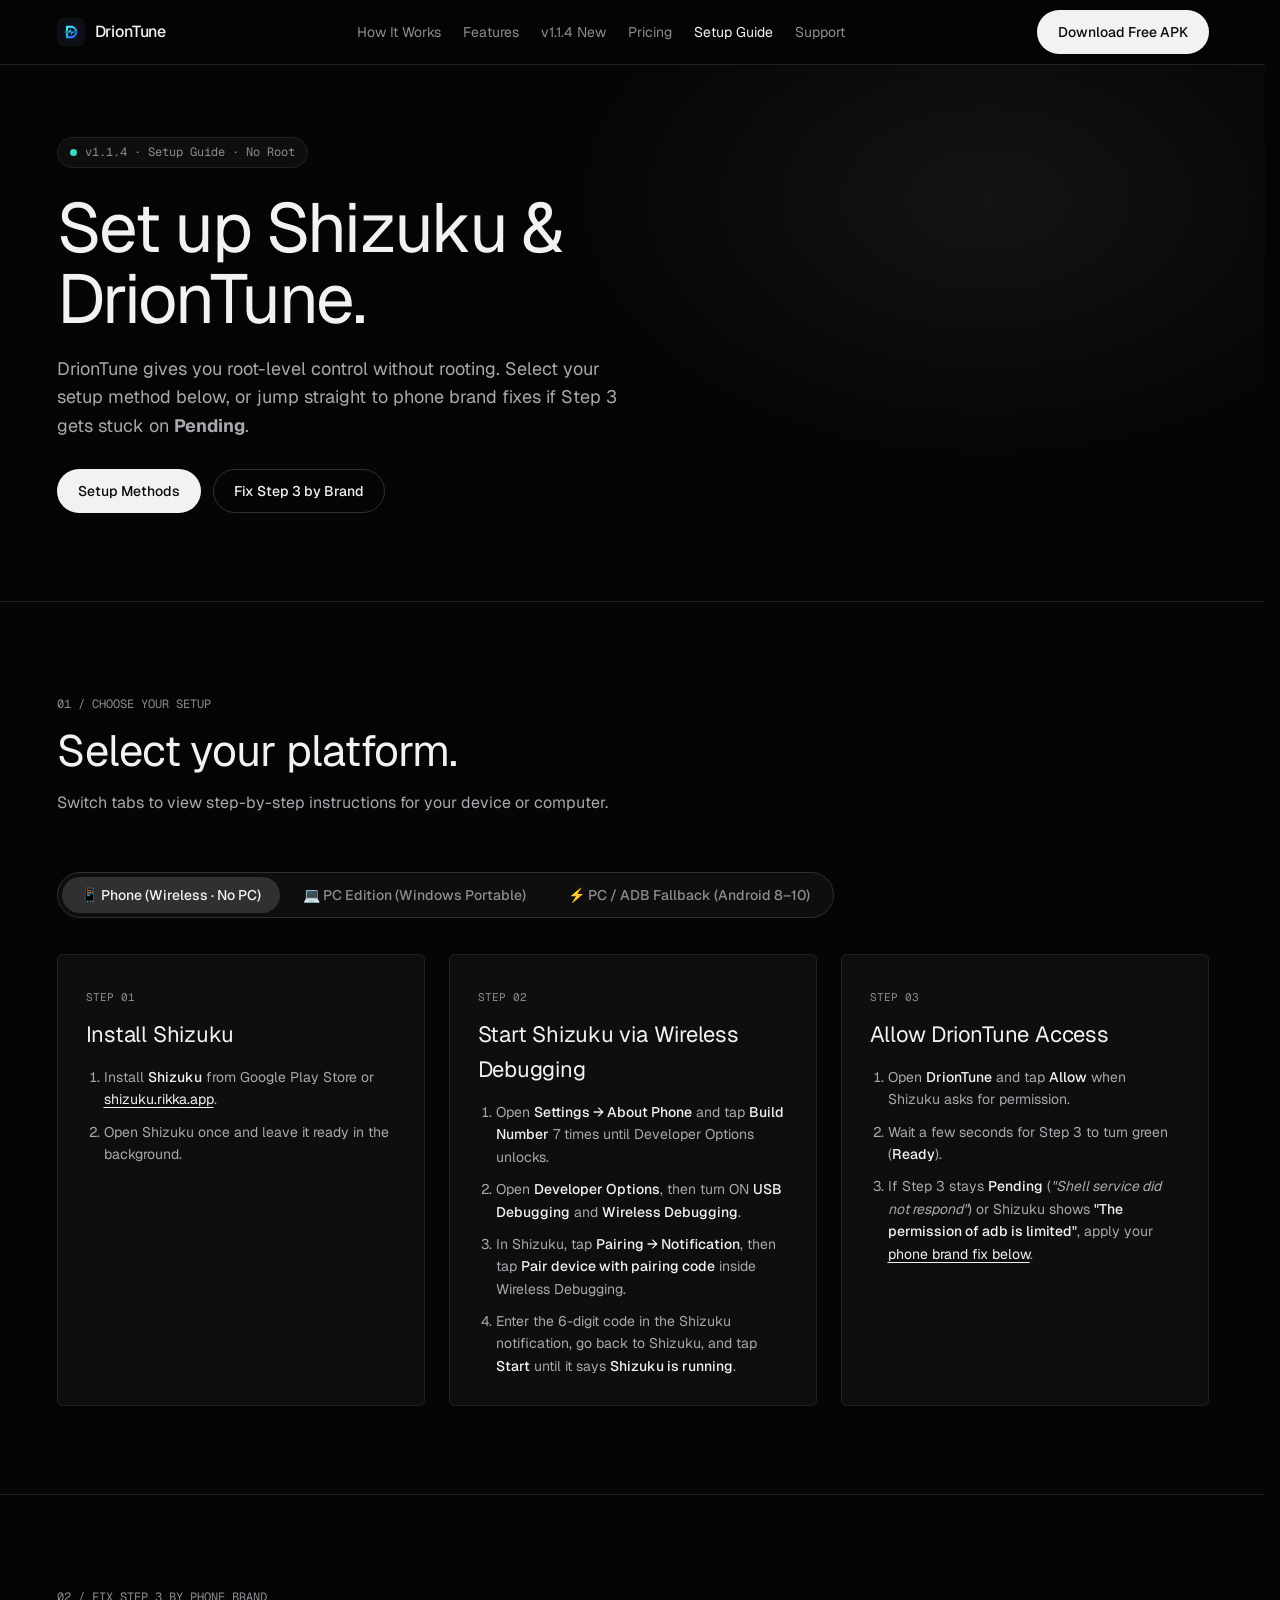
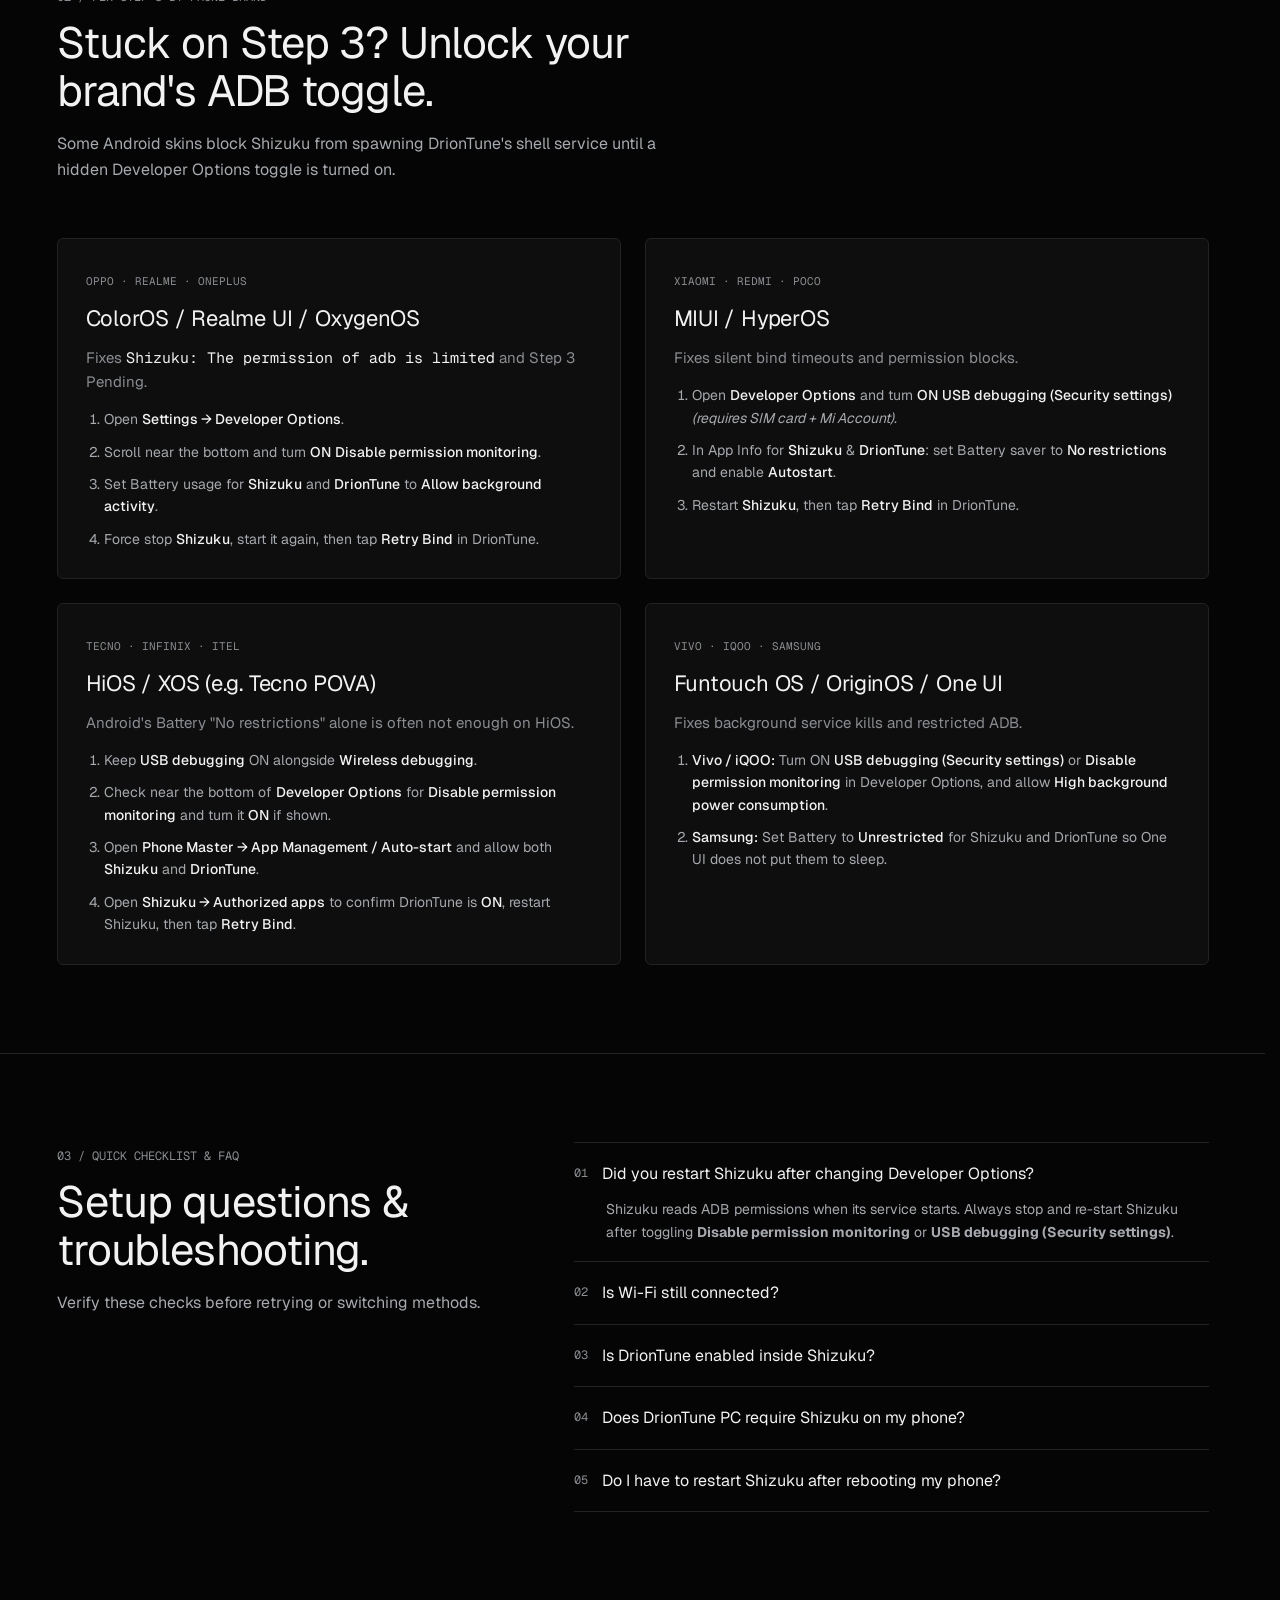
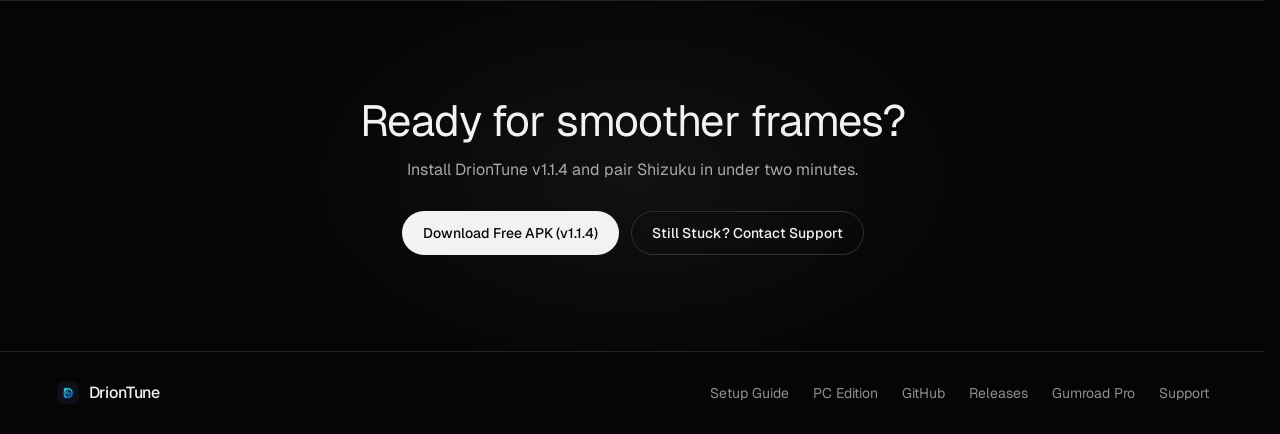
==== docs/guide.html @ 2524f966 "feat: add Google Search Console verification and support form page" ====
﻿<!doctype html>
<html lang="en">
<head>
  <meta charset="utf-8" />
  <meta name="viewport" content="width=device-width, initial-scale=1" />
  <title>Setup Guide &amp; Step 3 Fix — DrionTune</title>
  <meta name="description" content="Step-by-step setup guide for DrionTune on Android (Shizuku) and Windows PC, plus fixes for Step 3 Pending on Realme, OPPO, Xiaomi, Tecno POVA, and Vivo." />
  <link rel="icon" href="assets/icon.png" type="image/png" />
  <link rel="preconnect" href="https://fonts.googleapis.com" />
  <link rel="preconnect" href="https://fonts.gstatic.com" crossorigin />
  <link href="https://fonts.googleapis.com/css2?family=Geist+Mono:wght@400;500&family=Geist:wght@400;500;600&display=swap" rel="stylesheet" />
  <link rel="stylesheet" href="styles.css" />
</head>
<body>
  <header class="nav-wrap">
    <div class="container nav">
      <a href="index.html" class="brand">
        <img src="assets/icon.png" alt="DrionTune icon" width="28" height="28" />
        <span>DrionTune</span>
      </a>
      <nav class="nav-links" aria-label="Primary">
        <a href="index.html#how-it-works">How It Works</a>
        <a href="index.html#features">Features</a>
        <a href="index.html#whats-new">v1.1.4 New</a>
        <a href="index.html#pricing">Pricing</a>
        <a href="guide.html" aria-current="page">Setup Guide</a>
        <a href="support.html">Support</a>
      </nav>
      <a class="btn btn-primary" href="https://github.com/gwenz2/DrionTune/releases/latest/download/DrionTune-v1.1.4.apk">Download Free APK</a>
    </div>
  </header>

  <main>
    <section class="guide-hero">
      <div class="container">
        <div class="guide-hero-copy">
          <div class="status-pill">
            <span class="live-dot" aria-hidden="true"></span>
            <span>v1.1.4 · Setup Guide · No Root</span>
          </div>
          <h1>Set up Shizuku &amp; DrionTune.</h1>
          <p class="lead">
            DrionTune gives you root-level control without rooting. Select your setup method below, or jump straight to phone brand fixes if Step 3 gets stuck on <strong>Pending</strong>.
          </p>
          <div class="actions">
            <a class="btn btn-primary" href="#setup-methods">Setup Methods</a>
            <a class="btn btn-secondary" href="#brand-fixes">Fix Step 3 by Brand</a>
          </div>
        </div>
      </div>
    </section>

    <!-- Interactive Setup Section -->
    <section id="setup-methods" class="section">
      <div class="container">
        <div class="section-head">
          <span class="eyebrow">01 / CHOOSE YOUR SETUP</span>
          <h2>Select your platform.</h2>
          <p>Switch tabs to view step-by-step instructions for your device or computer.</p>
        </div>

        <div class="guide-tabs-wrap">
          <div class="guide-tabs" role="tablist" aria-label="Setup Methods">
            <button class="guide-tab-btn active" data-tab="tab-wireless" role="tab" aria-selected="true">📱 Phone (Wireless · No PC)</button>
            <button class="guide-tab-btn" data-tab="tab-pc" role="tab" aria-selected="false">💻 PC Edition (Windows Portable)</button>
            <button class="guide-tab-btn" data-tab="tab-adb" role="tab" aria-selected="false">⚡ PC / ADB Fallback (Android 8–10)</button>
          </div>
        </div>

        <!-- Tab 1: Wireless Shizuku (Default) -->
        <div id="tab-wireless" class="guide-tab-pane active" role="tabpanel">
          <div class="guide-steps">
            <article class="panel-card">
              <span class="mono-tag">STEP 01</span>
              <h3>Install Shizuku</h3>
              <ol class="step-list">
                <li>Install <strong>Shizuku</strong> from Google Play Store or <a class="inline-link" href="https://shizuku.rikka.app/download/" target="_blank" rel="noopener">shizuku.rikka.app</a>.</li>
                <li>Open Shizuku once and leave it ready in the background.</li>
              </ol>
            </article>

            <article class="panel-card">
              <span class="mono-tag">STEP 02</span>
              <h3>Start Shizuku via Wireless Debugging</h3>
              <ol class="step-list">
                <li>Open <strong>Settings → About Phone</strong> and tap <strong>Build Number</strong> 7 times until Developer Options unlocks.</li>
                <li>Open <strong>Developer Options</strong>, then turn ON <strong>USB Debugging</strong> and <strong>Wireless Debugging</strong>.</li>
                <li>In Shizuku, tap <strong>Pairing → Notification</strong>, then tap <strong>Pair device with pairing code</strong> inside Wireless Debugging.</li>
                <li>Enter the 6-digit code in the Shizuku notification, go back to Shizuku, and tap <strong>Start</strong> until it says <strong>Shizuku is running</strong>.</li>
              </ol>
            </article>

            <article class="panel-card">
              <span class="mono-tag">STEP 03</span>
              <h3>Allow DrionTune Access</h3>
              <ol class="step-list">
                <li>Open <strong>DrionTune</strong> and tap <strong>Allow</strong> when Shizuku asks for permission.</li>
                <li>Wait a few seconds for Step 3 to turn green (<strong>Ready</strong>).</li>
                <li>If Step 3 stays <strong>Pending</strong> (<em>"Shell service did not respond"</em>) or Shizuku shows <strong>"The permission of adb is limited"</strong>, apply your <a class="inline-link" href="#brand-fixes">phone brand fix below</a>.</li>
              </ol>
            </article>
          </div>
        </div>

        <!-- Tab 2: PC Edition -->
        <div id="tab-pc" class="guide-tab-pane" role="tabpanel">
          <div class="guide-steps">
            <article class="panel-card">
              <span class="mono-tag">STEP 01</span>
              <h3>Enable USB Debugging</h3>
              <ol class="step-list">
                <li>Open <strong>Settings → About Phone</strong> and tap <strong>Build Number</strong> 7 times to unlock Developer Options.</li>
                <li>Open <strong>Developer Options</strong> and toggle <strong>USB Debugging</strong> ON.</li>
                <li>(Xiaomi / POCO: also enable <strong>USB debugging (Security settings)</strong>).</li>
              </ol>
            </article>

            <article class="panel-card">
              <span class="mono-tag">STEP 02</span>
              <h3>Connect via USB or Wi-Fi</h3>
              <ol class="step-list">
                <li><strong>USB Cable:</strong> Plug your phone into your PC. On your phone screen, check <strong>Always allow from this computer</strong> and tap <strong>Allow</strong>.</li>
                <li><strong>Wireless (Wi-Fi):</strong> Or click <strong>📶 Wireless Connect</strong> in the app to pair with Android 11+ pairing code over Wi-Fi without a cable.</li>
              </ol>
            </article>

            <article class="panel-card">
              <span class="mono-tag">STEP 03</span>
              <h3>Launch DrionTune PC</h3>
              <ol class="step-list">
                <li>Download and extract <strong>DrionTune-PC.zip</strong>.</li>
                <li>Double-click <strong>DrionTune.exe</strong> (or <code>RUN HERE!!.bat</code>).</li>
                <li>If Windows SmartScreen appears on first run, click <strong>More info → Run anyway</strong>.</li>
                <li>Select your device from the dropdown to start live monitoring, debloating, and 1-Click Fix Lag.</li>
              </ol>
            </article>
          </div>
          <div class="actions" style="margin-top: 28px;">
            <a class="btn btn-primary" href="https://github.com/gwenz2/DrionTune/releases/latest" target="_blank" rel="noopener">Download PC Portable (.zip)</a>
            <a class="btn btn-secondary" href="https://github.com/gwenz2/DrionTune" target="_blank" rel="noopener">View on GitHub</a>
          </div>
        </div>

        <!-- Tab 3: PC ADB Fallback for Shizuku -->
        <div id="tab-adb" class="guide-tab-pane" role="tabpanel">
          <div class="guide-steps">
            <article class="panel-card">
              <span class="mono-tag">STEP 01</span>
              <h3>Connect Phone via ADB</h3>
              <ol class="step-list">
                <li>Turn ON <strong>USB Debugging</strong> in your phone's Developer Options.</li>
                <li>Connect your phone to your PC via USB cable.</li>
                <li>Tap <strong>Allow</strong> on the USB debugging authorization prompt on your phone.</li>
              </ol>
            </article>

            <article class="panel-card">
              <span class="mono-tag">STEP 02</span>
              <h3>Run the Startup Command</h3>
              <p class="brand-note">Open PowerShell or Command Prompt on your PC and run:</p>
              <div class="code-block">adb shell sh /sdcard/Android/data/moe.shizuku.privileged.api/start.sh</div>
              <p class="brand-note" style="margin-top: 10px;">For Shizuku v13.5+ on Android 11+ via ADB, you can also run:</p>
              <div class="code-block">adb shell rish_shizuku</div>
            </article>

            <article class="panel-card">
              <span class="mono-tag">STEP 03</span>
              <h3>Confirm on Phone</h3>
              <ol class="step-list">
                <li>Open <strong>Shizuku</strong> on your phone. It will immediately show <strong>Shizuku is running (authorized via ADB)</strong>.</li>
                <li>Open <strong>DrionTune</strong> and tap <strong>Allow</strong>.</li>
                <li>Step 3 turns green (<strong>Ready</strong>)—you can now safely unplug your USB cable until your next reboot!</li>
              </ol>
            </article>
          </div>
        </div>
      </div>
    </section>

    <!-- Brand Fixes -->
    <section id="brand-fixes" class="section">
      <div class="container">
        <div class="section-head">
          <span class="eyebrow">02 / FIX STEP 3 BY PHONE BRAND</span>
          <h2>Stuck on Step 3? Unlock your brand's ADB toggle.</h2>
          <p>Some Android skins block Shizuku from spawning DrionTune's shell service until a hidden Developer Options toggle is turned on.</p>
        </div>

        <div class="grid-2x2">
          <article class="panel-card">
            <span class="mono-tag">OPPO · REALME · ONEPLUS</span>
            <h3>ColorOS / Realme UI / OxygenOS</h3>
            <p class="brand-note">Fixes <code>Shizuku: The permission of adb is limited</code> and Step 3 Pending.</p>
            <ol class="step-list">
              <li>Open <strong>Settings → Developer Options</strong>.</li>
              <li>Scroll near the bottom and turn <strong>ON</strong> <strong>Disable permission monitoring</strong>.</li>
              <li>Set Battery usage for <strong>Shizuku</strong> and <strong>DrionTune</strong> to <strong>Allow background activity</strong>.</li>
              <li>Force stop <strong>Shizuku</strong>, start it again, then tap <strong>Retry Bind</strong> in DrionTune.</li>
            </ol>
          </article>

          <article class="panel-card">
            <span class="mono-tag">XIAOMI · REDMI · POCO</span>
            <h3>MIUI / HyperOS</h3>
            <p class="brand-note">Fixes silent bind timeouts and permission blocks.</p>
            <ol class="step-list">
              <li>Open <strong>Developer Options</strong> and turn <strong>ON</strong> <strong>USB debugging (Security settings)</strong> <em>(requires SIM card + Mi Account)</em>.</li>
              <li>In App Info for <strong>Shizuku</strong> &amp; <strong>DrionTune</strong>: set Battery saver to <strong>No restrictions</strong> and enable <strong>Autostart</strong>.</li>
              <li>Restart <strong>Shizuku</strong>, then tap <strong>Retry Bind</strong> in DrionTune.</li>
            </ol>
          </article>

          <article class="panel-card">
            <span class="mono-tag">TECNO · INFINIX · ITEL</span>
            <h3>HiOS / XOS (e.g. Tecno POVA)</h3>
            <p class="brand-note">Android's Battery "No restrictions" alone is often not enough on HiOS.</p>
            <ol class="step-list">
              <li>Keep <strong>USB debugging</strong> ON alongside <strong>Wireless debugging</strong>.</li>
              <li>Check near the bottom of <strong>Developer Options</strong> for <strong>Disable permission monitoring</strong> and turn it <strong>ON</strong> if shown.</li>
              <li>Open <strong>Phone Master → App Management / Auto-start</strong> and allow both <strong>Shizuku</strong> and <strong>DrionTune</strong>.</li>
              <li>Open <strong>Shizuku → Authorized apps</strong> to confirm DrionTune is <strong>ON</strong>, restart Shizuku, then tap <strong>Retry Bind</strong>.</li>
            </ol>
          </article>

          <article class="panel-card">
            <span class="mono-tag">VIVO · IQOO · SAMSUNG</span>
            <h3>Funtouch OS / OriginOS / One UI</h3>
            <p class="brand-note">Fixes background service kills and restricted ADB.</p>
            <ol class="step-list">
              <li><strong>Vivo / iQOO:</strong> Turn ON <strong>USB debugging (Security settings)</strong> or <strong>Disable permission monitoring</strong> in Developer Options, and allow <strong>High background power consumption</strong>.</li>
              <li><strong>Samsung:</strong> Set Battery to <strong>Unrestricted</strong> for Shizuku and DrionTune so One UI does not put them to sleep.</li>
            </ol>
          </article>
        </div>
      </div>
    </section>

    <!-- Checklist & FAQ -->
    <section id="faq" class="section">
      <div class="container faq-layout">
        <div class="faq-intro">
          <span class="eyebrow">03 / QUICK CHECKLIST &amp; FAQ</span>
          <h2>Setup questions &amp; troubleshooting.</h2>
          <p>Verify these checks before retrying or switching methods.</p>
        </div>
        <div class="faq-list">
          <details open>
            <summary><span class="faq-num">01</span>Did you restart Shizuku after changing Developer Options?</summary>
            <p>Shizuku reads ADB permissions when its service starts. Always stop and re-start Shizuku after toggling <strong>Disable permission monitoring</strong> or <strong>USB debugging (Security settings)</strong>.</p>
          </details>
          <details>
            <summary><span class="faq-num">02</span>Is Wi-Fi still connected?</summary>
            <p>Android turns off Wireless Debugging if Wi-Fi disconnects. Keep Wi-Fi on while starting Shizuku.</p>
          </details>
          <details>
            <summary><span class="faq-num">03</span>Is DrionTune enabled inside Shizuku?</summary>
            <p>Open <strong>Shizuku → Authorized apps</strong> and make sure <strong>DrionTune</strong> is toggled ON, then tap <strong>Retry Bind</strong> inside DrionTune.</p>
          </details>
          <details>
            <summary><span class="faq-num">04</span>Does DrionTune PC require Shizuku on my phone?</summary>
            <p>No. The Windows desktop edition communicates directly via ADB (USB cable or wireless pairing code). It works completely standalone without Shizuku.</p>
          </details>
          <details>
            <summary><span class="faq-num">05</span>Do I have to restart Shizuku after rebooting my phone?</summary>
            <p>Yes. Android clears ADB process permissions on reboot. Re-run Shizuku (wirelessly or via the one-line PC command) once after every device restart.</p>
          </details>
        </div>
      </div>
    </section>

    <!-- Closing CTA matching index -->
    <section class="closing">
      <div class="container closing-box">
        <h2>Ready for smoother frames?</h2>
        <p>Install DrionTune v1.1.4 and pair Shizuku in under two minutes.</p>
          <div class="actions center">
          <a class="btn btn-primary" href="https://github.com/gwenz2/DrionTune/releases/latest/download/DrionTune-v1.1.4.apk">Download Free APK (v1.1.4)</a>
          <a class="btn btn-secondary" href="support.html?subject=step3">Still Stuck? Contact Support</a>
        </div>
      </div>
    </section>
  </main>

  <footer class="footer">
    <div class="container footer-inner">
      <div class="brand">
        <img src="assets/icon.png" alt="DrionTune icon" width="22" height="22" />
        <span>DrionTune</span>
      </div>
      <div class="footer-links">
        <a href="guide.html" aria-current="page">Setup Guide</a>
        <a href="index.html#pc">PC Edition</a>
        <a href="https://github.com/gwenz2/DrionTune" target="_blank" rel="noopener">GitHub</a>
        <a href="https://github.com/gwenz2/DrionTune/releases" target="_blank" rel="noopener">Releases</a>
        <a href="https://gwennydev.gumroad.com/l/driontune-pro" target="_blank" rel="noopener">Gumroad Pro</a>
        <a href="support.html">Support</a>
      </div>
    </div>
  </footer>

  <script>
    const tabButtons = document.querySelectorAll('.guide-tab-btn');
    const tabPanes = document.querySelectorAll('.guide-tab-pane');

    function switchTab(tabId) {
      tabButtons.forEach(btn => {
        const isMatch = btn.dataset.tab === tabId;
        btn.classList.toggle('active', isMatch);
        btn.setAttribute('aria-selected', isMatch ? 'true' : 'false');
      });
      tabPanes.forEach(pane => {
        pane.classList.toggle('active', pane.id === tabId);
      });
    }

    tabButtons.forEach(btn => {
      btn.addEventListener('click', () => switchTab(btn.dataset.tab));
    });

    if (window.location.hash === '#pc-guide' || window.location.hash === '#pc') {
      switchTab('tab-pc');
    } else if (window.location.hash === '#pc-adb') {
      switchTab('tab-adb');
    }
  </script>
</body>
</html>
---- docs/styles.css ----
:root {
  --dp-color-ground: #050505;
  --dp-color-panel: #0e0e0e;
  --dp-color-hairline: #222222;
  --dp-color-hairline-2: #303030;
  --dp-color-bright: #f2f2f2;
  --dp-color-read: #a6a9ad;
  --dp-color-meta: #8a8d91;
  --dp-color-live: #3fd6c6;
  --dp-color-inverse-ink: #0a0a0a;
  --dp-typography-face: "Geist", "Helvetica Neue", Arial, sans-serif;
  --dp-typography-mono: "Geist Mono", "SFMono-Regular", Menlo, monospace;
  --dp-spacing-max: 1200px;
  --dp-radius-panel: 6px;
  --dp-radius-pill: 999px;
  --dp-motion-duration: 120ms;
  --dp-motion-ease: ease-out;
}

*, *::before, *::after { box-sizing: border-box; }

html {
  scroll-behavior: smooth;
  scrollbar-gutter: stable;
  overflow-x: clip;
}

body {
  margin: 0;
  background: var(--dp-color-ground);
  color: var(--dp-color-read);
  font-family: var(--dp-typography-face);
  font-size: 16px;
  line-height: 1.6;
  overflow-x: clip;
  -webkit-font-smoothing: antialiased;
}

img { display: block; max-width: 100%; height: auto; }
a { color: inherit; text-decoration: none; }

.container {
  width: 100%;
  max-width: var(--dp-spacing-max);
  margin: 0 auto;
  padding: 0 24px;
}

/* Nav */
.nav-wrap {
  position: sticky;
  top: 0;
  z-index: 20;
  background: rgba(5, 5, 5, 0.92);
  border-bottom: 1px solid var(--dp-color-hairline);
}
.nav {
  height: 64px;
  display: flex;
  align-items: center;
  justify-content: space-between;
  gap: 20px;
}
.brand {
  display: inline-flex;
  align-items: center;
  gap: 10px;
  color: var(--dp-color-bright);
  font-weight: 500;
  letter-spacing: -0.01em;
  white-space: nowrap;
  flex-shrink: 0;
}
.brand img { border-radius: 6px; flex-shrink: 0; }
.nav .btn { white-space: nowrap; flex-shrink: 0; }
.nav-links {
  display: flex;
  gap: 22px;
  font-size: 14px;
  color: var(--dp-color-meta);
  white-space: nowrap;
}
.nav-links a:hover,
.nav-links a[aria-current="page"] { color: var(--dp-color-bright); }

/* Buttons */
.btn {
  display: inline-flex;
  align-items: center;
  justify-content: center;
  padding: 10px 20px;
  border-radius: var(--dp-radius-pill);
  font-size: 14px;
  font-weight: 500;
  border: 1px solid transparent;
  transition: background var(--dp-motion-duration) var(--dp-motion-ease),
              border-color var(--dp-motion-duration) var(--dp-motion-ease);
}
.btn-primary {
  background: var(--dp-color-bright);
  color: var(--dp-color-inverse-ink);
}
.btn-primary:hover { background: #ffffff; }
.btn-secondary {
  background: transparent;
  color: var(--dp-color-bright);
  border-color: var(--dp-color-hairline-2);
}
.btn-secondary:hover { border-color: var(--dp-color-bright); }
.btn.full { width: 100%; }

/* Hero */
.hero {
  padding: 72px 0 88px;
  background: radial-gradient(600px 380px at 78% 25%, rgba(255, 255, 255, 0.06), transparent 70%);
  border-bottom: 1px solid var(--dp-color-hairline);
}
.hero-grid {
  display: grid;
  grid-template-columns: 1.25fr 0.75fr;
  gap: 48px;
  align-items: center;
}
.status-pill {
  display: inline-flex;
  align-items: center;
  gap: 8px;
  padding: 5px 12px;
  border: 1px solid var(--dp-color-hairline);
  border-radius: var(--dp-radius-pill);
  background: var(--dp-color-panel);
  font-family: var(--dp-typography-mono);
  font-size: 12px;
  color: var(--dp-color-meta);
  margin-bottom: 24px;
}
.live-dot {
  width: 7px;
  height: 7px;
  border-radius: 50%;
  background: var(--dp-color-live);
  display: inline-block;
}
h1 {
  margin: 0 0 20px;
  color: var(--dp-color-bright);
  font-size: clamp(40px, 5.4vw, 72px);
  font-weight: 400;
  line-height: 1.03;
  letter-spacing: -0.03em;
}
.lead {
  max-width: 560px;
  margin: 0 0 28px;
  font-size: 18px;
  color: var(--dp-color-read);
}
.actions { display: flex; flex-wrap: wrap; gap: 12px; }
.actions.center { justify-content: center; }

.facts-row {
  margin: 40px 0 0;
  padding-top: 24px;
  border-top: 1px solid var(--dp-color-hairline);
  display: grid;
  grid-template-columns: repeat(3, 1fr);
  gap: 16px;
}
.facts-row dt {
  font-family: var(--dp-typography-mono);
  font-size: 11px;
  text-transform: uppercase;
  color: var(--dp-color-meta);
}
.facts-row dd {
  margin: 4px 0 0;
  color: var(--dp-color-bright);
  font-size: 14px;
}

.device-frame {
  max-width: 310px;
  margin: 0 auto;
  padding: 10px;
  background: var(--dp-color-panel);
  border: 1px solid var(--dp-color-hairline-2);
  border-radius: 20px;
}
.device-frame img { border-radius: 12px; }
.device-frame.compact { max-width: 280px; }

.comparison-frame {
  max-width: 960px;
  margin: 0 auto;
  padding: 12px;
  background: var(--dp-color-panel);
  border: 1px solid var(--dp-color-hairline);
  border-radius: var(--dp-radius-panel);
}
.comparison-frame img {
  width: 100%;
  height: auto;
  border-radius: 4px;
}

/* Sections */
.section {
  padding: 88px 0;
  border-bottom: 1px solid var(--dp-color-hairline);
}
.section-head { max-width: 620px; margin-bottom: 56px; }
.eyebrow {
  display: inline-block;
  font-family: var(--dp-typography-mono);
  font-size: 12px;
  color: var(--dp-color-meta);
  margin-bottom: 12px;
}
h2 {
  margin: 0 0 12px;
  color: var(--dp-color-bright);
  font-size: clamp(28px, 3.4vw, 44px);
  font-weight: 400;
  line-height: 1.1;
  letter-spacing: -0.02em;
}
h3 {
  margin: 0 0 10px;
  color: var(--dp-color-bright);
  font-size: 22px;
  font-weight: 400;
  letter-spacing: -0.01em;
}
.mono-tag {
  display: inline-block;
  font-family: var(--dp-typography-mono);
  font-size: 11px;
  color: var(--dp-color-meta);
  margin-bottom: 10px;
}

/* Alternating Feature Rows */
.feature-row {
  display: grid;
  grid-template-columns: 1fr 1fr;
  gap: 48px;
  align-items: center;
  padding: 40px 0;
  border-top: 1px solid var(--dp-color-hairline);
}
.feature-row.reverse .feature-text { order: 2; }
.feature-row.reverse .feature-visual { order: 1; }
.feature-text p { max-width: 460px; margin: 0; }
.feature-text strong { color: var(--dp-color-bright); font-weight: 500; }

/* Grid blowout protection */
.hero-grid > *,
.feature-row > *,
.grid-2x2 > *,
.steps-3 > *,
.pricing-grid > *,
.pricing-grid-3 > *,
.faq-layout > *,
.guide-steps > *,
.res-proof-grid > *,
.support-layout > *,
.form-row-2 > * {
  min-width: 0;
}

/* Panels & Grids */
.panel-card {
  background: var(--dp-color-panel);
  border: 1px solid var(--dp-color-hairline);
  border-radius: var(--dp-radius-panel);
  padding: 28px;
  min-width: 0;
  max-width: 100%;
}
.spec-panel { max-width: 420px; margin: 0 auto; }
.spec-line {
  display: flex;
  justify-content: space-between;
  padding: 12px 0;
  border-bottom: 1px solid var(--dp-color-hairline);
  font-size: 14px;
}
.spec-line:last-child { border-bottom: 0; }
.spec-line code {
  font-family: var(--dp-typography-mono);
  color: var(--dp-color-bright);
}

.grid-2x2 {
  display: grid;
  grid-template-columns: repeat(2, 1fr);
  gap: 24px;
}
.grid-2x2 p { margin: 0; font-size: 15px; }

/* Pricing */
.pricing-grid {
  display: grid;
  grid-template-columns: repeat(2, 1fr);
  gap: 24px;
}
.pricing-grid-3,
.steps-3 {
  display: grid;
  grid-template-columns: repeat(3, 1fr);
  gap: 24px;
}
.steps-3 p { margin: 0; font-size: 14px; }
.pricing-footnote {
  margin: 20px 0 0;
  font-size: 13px;
  color: var(--dp-color-meta);
}
.pricing-card { display: flex; flex-direction: column; justify-content: space-between; gap: 24px; }
.pricing-card.featured { border-color: var(--dp-color-hairline-2); }
.pro-head { display: flex; justify-content: space-between; align-items: center; }
.live-badge {
  display: inline-flex;
  align-items: center;
  gap: 6px;
  font-family: var(--dp-typography-mono);
  font-size: 11px;
  color: var(--dp-color-bright);
}
.price {
  font-size: 44px;
  color: var(--dp-color-bright);
  line-height: 1.1;
  margin: 6px 0 10px;
}
.check-list {
  list-style: none;
  margin: 0;
  padding: 0;
  border-top: 1px solid var(--dp-color-hairline);
}
.check-list li {
  padding: 10px 0;
  border-bottom: 1px solid var(--dp-color-hairline);
  font-size: 14px;
}

/* FAQ */
.faq-layout {
  display: grid;
  grid-template-columns: 0.85fr 1.15fr;
  gap: 48px;
  align-items: start;
}
.faq-list details {
  border-top: 1px solid var(--dp-color-hairline);
  padding: 18px 0;
}
.faq-list details:last-child { border-bottom: 1px solid var(--dp-color-hairline); }
.faq-list summary {
  cursor: pointer;
  list-style: none;
  display: flex;
  align-items: center;
  gap: 14px;
  color: var(--dp-color-bright);
  font-size: 16px;
}
.faq-num {
  font-family: var(--dp-typography-mono);
  font-size: 12px;
  color: var(--dp-color-meta);
}
.faq-list details p {
  margin: 12px 0 0 32px;
  font-size: 14px;
}
.faq-list code {
  font-family: var(--dp-typography-mono);
  color: var(--dp-color-bright);
}

/* Closing & Footer */
.closing {
  padding: 96px 0;
  text-align: center;
  background: radial-gradient(520px 300px at 50% 50%, rgba(255, 255, 255, 0.05), transparent 70%);
}
.closing-box p { margin: 0 0 28px; }

.footer {
  border-top: 1px solid var(--dp-color-hairline);
  padding: 28px 0;
}
.footer-inner {
  display: flex;
  justify-content: space-between;
  align-items: center;
  gap: 16px;
  flex-wrap: wrap;
}
.footer-links {
  display: flex;
  flex-wrap: wrap;
  gap: 12px 24px;
  font-size: 14px;
  color: var(--dp-color-meta);
}
.footer-links a:hover { color: var(--dp-color-bright); }

/* Setup Guide */
.guide-hero {
  padding: 72px 0 88px;
  background: radial-gradient(600px 380px at 78% 25%, rgba(255, 255, 255, 0.06), transparent 70%);
  border-bottom: 1px solid var(--dp-color-hairline);
}
.guide-hero-copy {
  max-width: 620px;
}
.guide-tabs-wrap {
  margin-bottom: 36px;
}
.guide-tabs {
  display: inline-flex;
  background: var(--dp-color-panel);
  border: 1px solid var(--dp-color-hairline-2);
  border-radius: var(--dp-radius-pill);
  padding: 4px;
  gap: 4px;
  flex-wrap: wrap;
}
.guide-tab-btn {
  background: transparent;
  border: 1px solid transparent;
  color: var(--dp-color-meta);
  font-family: var(--dp-typography-face);
  font-size: 14px;
  font-weight: 500;
  padding: 8px 18px;
  border-radius: var(--dp-radius-pill);
  cursor: pointer;
  transition: all var(--dp-motion-duration) var(--dp-motion-ease);
}
.guide-tab-btn:hover {
  color: var(--dp-color-bright);
}
.guide-tab-btn.active {
  background: var(--dp-color-hairline-2);
  color: var(--dp-color-bright);
}
.guide-tab-pane {
  display: none;
}
.guide-tab-pane.active {
  display: block;
}
.guide-steps {
  display: grid;
  grid-template-columns: repeat(3, 1fr);
  gap: 24px;
}
.step-list {
  margin: 14px 0 0;
  padding-left: 18px;
  font-size: 14px;
  display: grid;
  gap: 10px;
}
.step-list strong { color: var(--dp-color-bright); font-weight: 500; }
.brand-note {
  margin: 0 0 12px;
  font-size: 13px;
  color: var(--dp-color-meta);
}
.brand-note code {
  font-family: var(--dp-typography-mono);
  color: var(--dp-color-bright);
}
.code-block {
  margin: 10px 0;
  padding: 10px 14px;
  background: var(--dp-color-hairline);
  border: 1px solid var(--dp-color-hairline-2);
  border-radius: var(--dp-radius-panel);
  font-family: var(--dp-typography-mono);
  font-size: 13px;
  color: var(--dp-color-bright);
  overflow-x: auto;
  user-select: all;
  word-break: break-all;
}
.inline-link {
  color: var(--dp-color-bright);
  text-decoration: underline;
  text-underline-offset: 3px;
}

/* Player Feedback Proof Cards */
.proof-card {
  display: flex;
  flex-direction: column;
  gap: 14px;
}
.proof-shot {
  background: #ffffff;
  border-radius: 10px;
  padding: 6px;
  border: 1px solid var(--dp-color-hairline-2);
  align-self: flex-start;
  max-width: 100%;
}
.proof-shot img {
  display: block;
  max-width: 260px;
  width: 100%;
  height: auto;
  border-radius: 6px;
}
.proof-quote {
  margin: 0;
  color: var(--dp-color-bright);
  font-size: 15px;
  line-height: 1.5;
}
.proof-meta {
  margin: 0;
  font-family: var(--dp-typography-mono);
  font-size: 12px;
  color: var(--dp-color-meta);
}

/* Resolution Scale Before / After Proof */
.res-proof {
  margin-top: 24px;
  display: flex;
  flex-direction: column;
  gap: 20px;
}
.res-proof-head h3 { margin: 0 0 8px; }
.res-proof-head p { margin: 0; max-width: 680px; }
.res-proof-grid {
  display: grid;
  grid-template-columns: 1fr 1fr;
  gap: 18px;
}
.res-proof-item {
  margin: 0;
  display: flex;
  flex-direction: column;
  gap: 8px;
}
.res-proof-item figcaption {
  font-family: var(--dp-typography-mono);
  font-size: 12px;
  color: var(--dp-color-meta);
}
.res-proof-item figcaption.accent {
  color: var(--dp-color-live);
}
.res-proof-item img {
  width: 100%;
  height: auto;
  border-radius: 6px;
  border: 1px solid var(--dp-color-hairline-2);
}

/* Support Form */
.support-section {
  padding: 64px 0 88px;
}
.support-layout {
  display: grid;
  grid-template-columns: 0.8fr 1.2fr;
  gap: 48px;
  align-items: start;
}
.support-aside h1 {
  font-size: clamp(34px, 4.2vw, 54px);
  margin-bottom: 16px;
}
.support-aside .lead {
  font-size: 16px;
  margin-bottom: 24px;
}
.support-links-card {
  display: flex;
  flex-direction: column;
  gap: 12px;
}
.support-quick-list {
  list-style: none;
  margin: 0;
  padding: 0;
  border-top: 1px solid var(--dp-color-hairline);
}
.support-quick-list li {
  display: flex;
  justify-content: space-between;
  align-items: center;
  gap: 12px;
  padding: 11px 0;
  border-bottom: 1px solid var(--dp-color-hairline);
  font-size: 14px;
}
.support-quick-list li:last-child { border-bottom: 0; padding-bottom: 0; }
.support-quick-list span { color: var(--dp-color-meta); font-size: 13px; }
.support-form {
  display: flex;
  flex-direction: column;
  gap: 18px;
}
.form-row-2 {
  display: grid;
  grid-template-columns: 1fr 1fr;
  gap: 16px;
}
.field {
  display: flex;
  flex-direction: column;
  gap: 7px;
}
.field label {
  font-size: 13px;
  font-weight: 500;
  color: var(--dp-color-bright);
}
.field-opt {
  font-weight: 400;
  color: var(--dp-color-meta);
  font-size: 12px;
}
.field-hint {
  margin: 0;
  font-size: 12px;
  color: var(--dp-color-meta);
  line-height: 1.45;
}
.input,
.select,
.textarea {
  width: 100%;
  background: var(--dp-color-ground);
  color: var(--dp-color-bright);
  border: 1px solid var(--dp-color-hairline-2);
  border-radius: var(--dp-radius-panel);
  padding: 10px 12px;
  font-family: var(--dp-typography-face);
  font-size: 14px;
  line-height: 1.45;
  color-scheme: dark;
  transition: border-color var(--dp-motion-duration) var(--dp-motion-ease);
}
.input::placeholder,
.textarea::placeholder {
  color: var(--dp-color-meta);
}
.input:focus,
.select:focus,
.textarea:focus {
  outline: none;
  border-color: var(--dp-color-bright);
}
.select {
  cursor: pointer;
}
.textarea {
  resize: vertical;
  min-height: 128px;
}
.textarea.mono {
  font-family: var(--dp-typography-mono);
  font-size: 12.5px;
  min-height: 96px;
}
.topic-tip {
  background: var(--dp-color-ground);
  border: 1px solid var(--dp-color-hairline-2);
  border-left: 2px solid var(--dp-color-live);
  border-radius: var(--dp-radius-panel);
  padding: 12px 14px;
  font-size: 13px;
  color: var(--dp-color-read);
  line-height: 1.5;
}
.topic-tip strong { color: var(--dp-color-bright); font-weight: 500; }
.form-actions {
  display: flex;
  flex-wrap: wrap;
  align-items: center;
  justify-content: space-between;
  gap: 12px;
  padding-top: 4px;
}
.form-actions .btn { cursor: pointer; }
.form-actions .btn:disabled { opacity: 0.55; cursor: not-allowed; }
.form-status {
  border: 1px solid var(--dp-color-hairline-2);
  background: var(--dp-color-ground);
  border-radius: var(--dp-radius-panel);
  padding: 14px 16px;
  font-size: 14px;
  color: var(--dp-color-read);
  display: flex;
  flex-direction: column;
  gap: 10px;
}
.form-status strong { color: var(--dp-color-bright); font-weight: 500; }
.form-status.success { border-color: var(--dp-color-live); }
.form-status.error { border-color: #d96b6b; }
.hp-field {
  position: absolute;
  left: -9999px;
  width: 1px;
  height: 1px;
  opacity: 0;
  pointer-events: none;
}
.hidden { display: none !important; }

@media (max-width: 1040px) {
  .nav-links { gap: 16px; }
}

@media (max-width: 900px) {
  .res-proof-grid { grid-template-columns: 1fr; }
}

@media (max-width: 900px) {
  .hero-grid,
  .feature-row,
  .grid-2x2,
  .guide-steps,
  .steps-3,
  .pricing-grid,
  .pricing-grid-3,
  .faq-layout,
  .support-layout { grid-template-columns: 1fr; }
  .feature-row.reverse .feature-text,
  .feature-row.reverse .feature-visual { order: initial; }
  .nav-links { display: none; }
}
@media (max-width: 640px) {
  .form-row-2 { grid-template-columns: 1fr; }
}
@media (max-width: 560px) {
  .container { padding: 0 18px; }
  .nav { height: 60px; gap: 12px; }
  .nav .btn { padding: 8px 14px; font-size: 13px; }
  .hero,
  .guide-hero { padding: 48px 0 64px; }
  .support-section { padding: 44px 0 64px; }
  .section { padding: 64px 0; }
  h1 { font-size: clamp(32px, 8.6vw, 44px); }
  .status-pill { max-width: 100%; flex-wrap: wrap; font-size: 11px; }
  .panel-card { padding: 20px; }
  .facts-row { grid-template-columns: 1fr; }
  .guide-tabs { width: 100%; border-radius: var(--dp-radius-panel); }
  .guide-tab-btn { width: 100%; text-align: center; border-radius: 4px; }
}
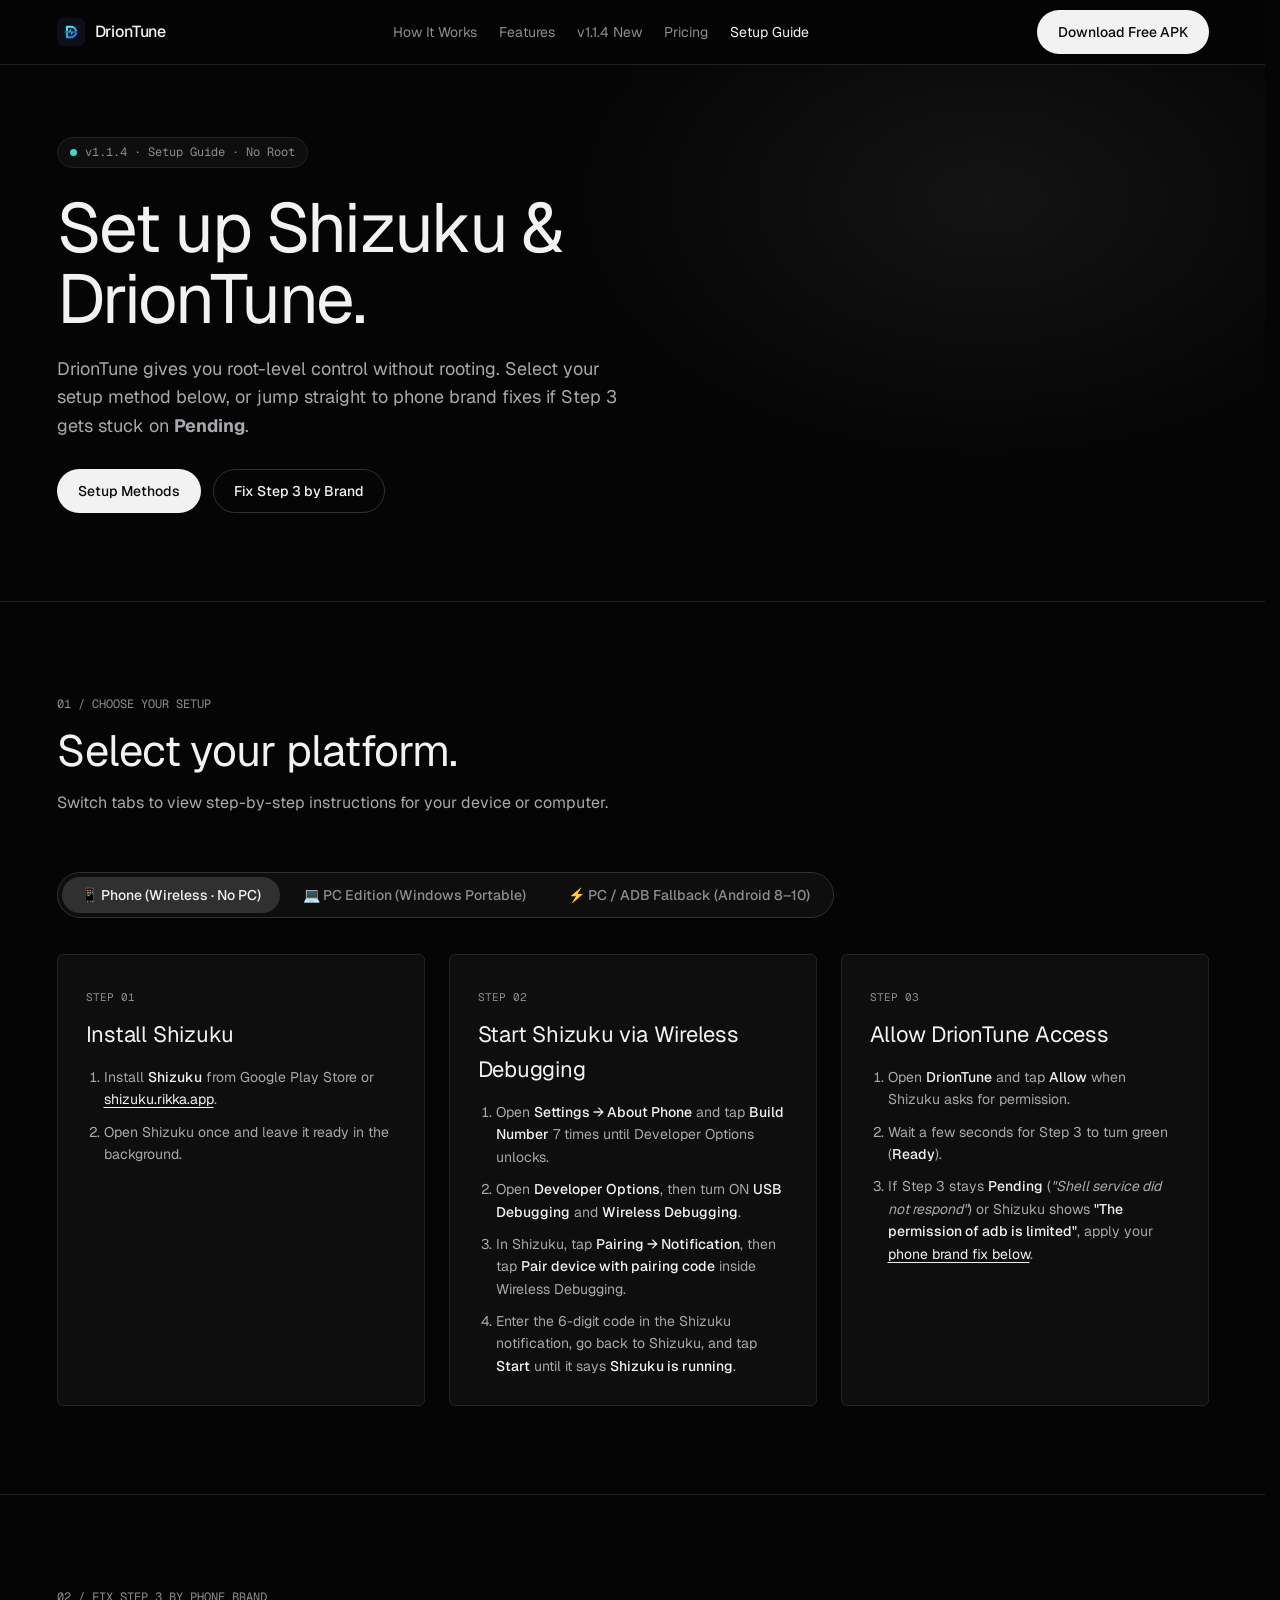
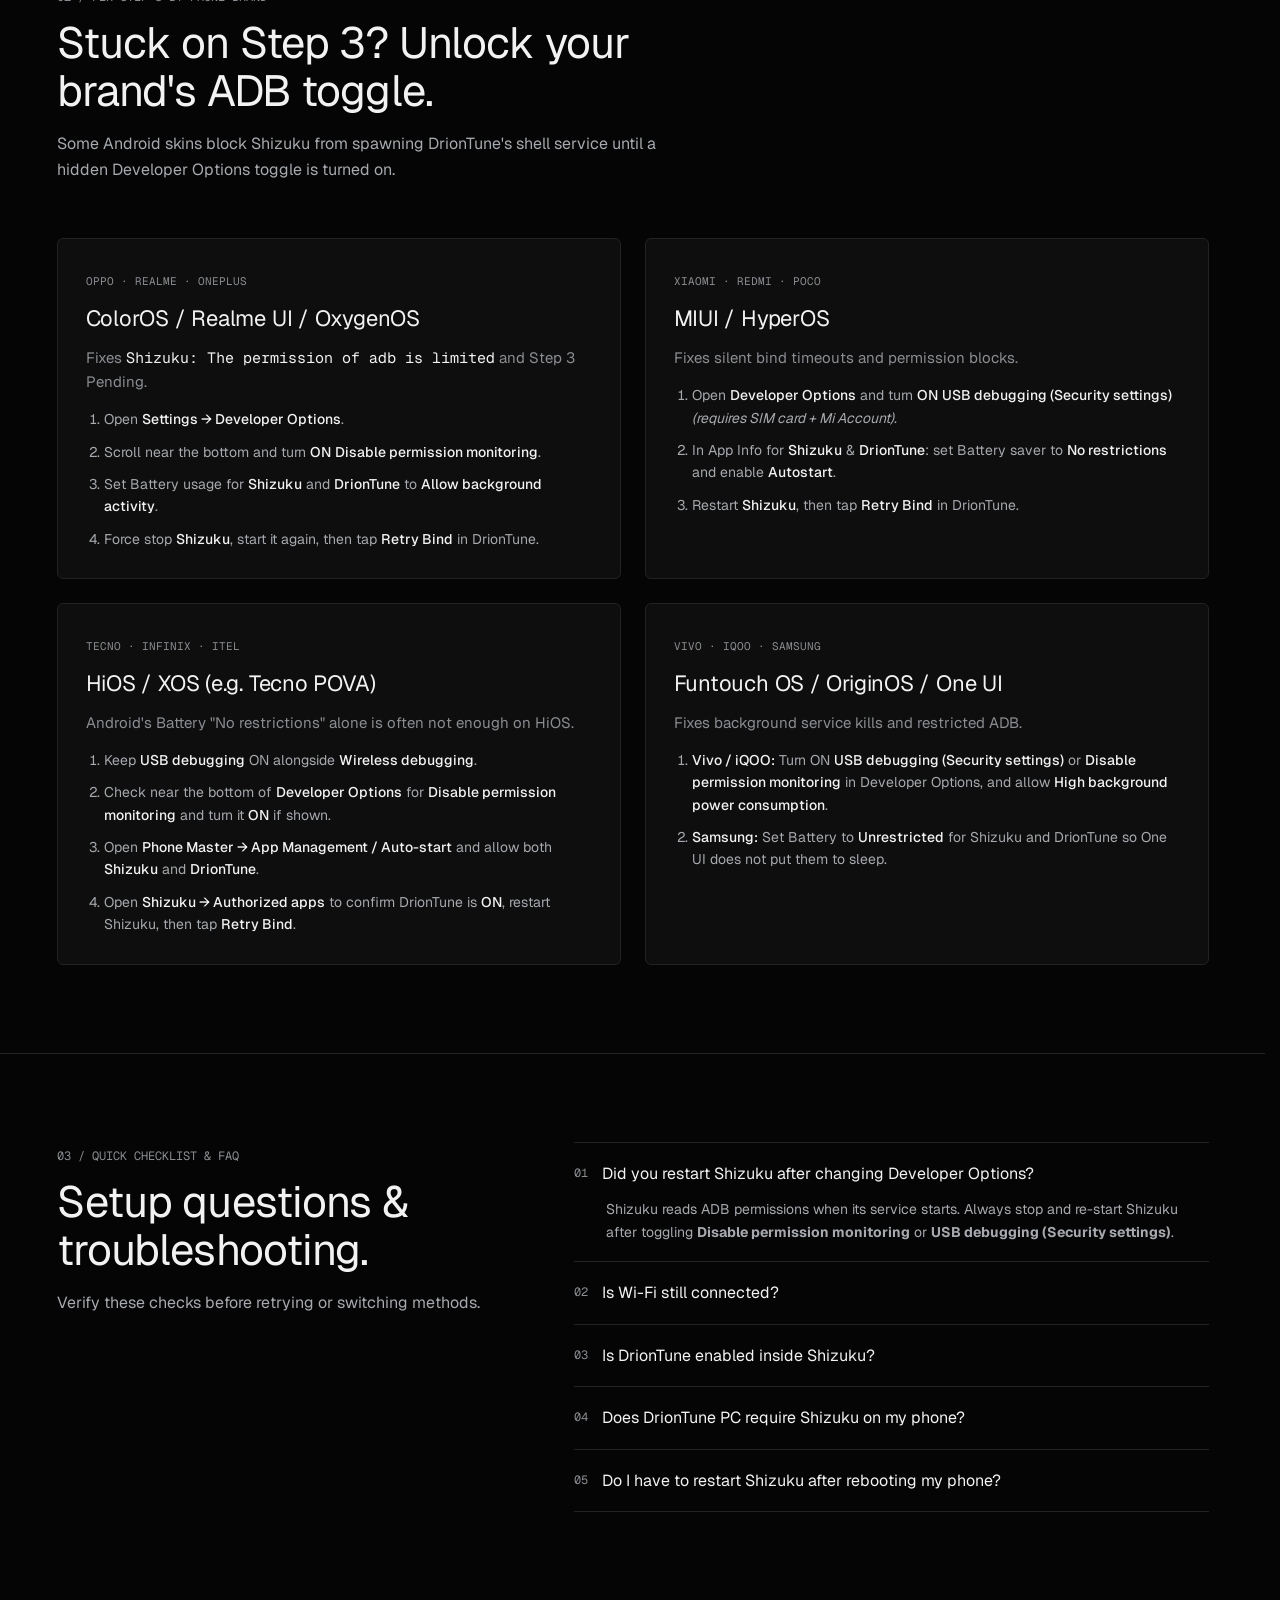
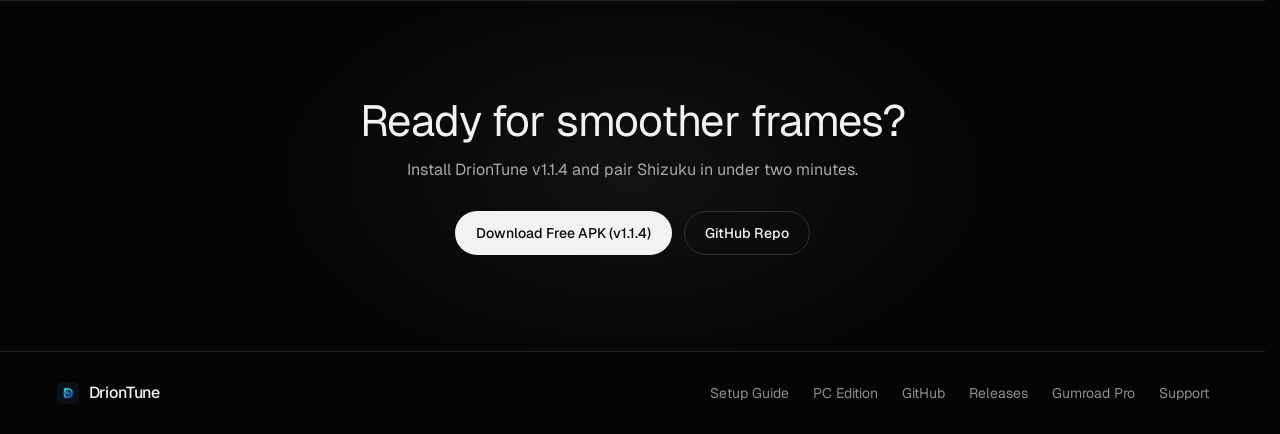
==== commit 69e9037a: "chore: temporarily remove support page" ====
--- a/docs/guide.html
+++ b/docs/guide.html
@@ -24,7 +24,6 @@
         <a href="index.html#whats-new">v1.1.4 New</a>
         <a href="index.html#pricing">Pricing</a>
         <a href="guide.html" aria-current="page">Setup Guide</a>
-        <a href="support.html">Support</a>
       </nav>
       <a class="btn btn-primary" href="https://github.com/gwenz2/DrionTune/releases/latest/download/DrionTune-v1.1.4.apk">Download Free APK</a>
     </div>
@@ -273,9 +272,9 @@
       <div class="container closing-box">
         <h2>Ready for smoother frames?</h2>
         <p>Install DrionTune v1.1.4 and pair Shizuku in under two minutes.</p>
-          <div class="actions center">
+        <div class="actions center">
           <a class="btn btn-primary" href="https://github.com/gwenz2/DrionTune/releases/latest/download/DrionTune-v1.1.4.apk">Download Free APK (v1.1.4)</a>
-          <a class="btn btn-secondary" href="support.html?subject=step3">Still Stuck? Contact Support</a>
+          <a class="btn btn-secondary" href="https://github.com/gwenz2/DrionTune" target="_blank" rel="noopener">GitHub Repo</a>
         </div>
       </div>
     </section>
@@ -293,7 +292,7 @@
         <a href="https://github.com/gwenz2/DrionTune" target="_blank" rel="noopener">GitHub</a>
         <a href="https://github.com/gwenz2/DrionTune/releases" target="_blank" rel="noopener">Releases</a>
         <a href="https://gwennydev.gumroad.com/l/driontune-pro" target="_blank" rel="noopener">Gumroad Pro</a>
-        <a href="support.html">Support</a>
+        <a href="mailto:gwenny252@gmail.com">Support</a>
       </div>
     </div>
   </footer>
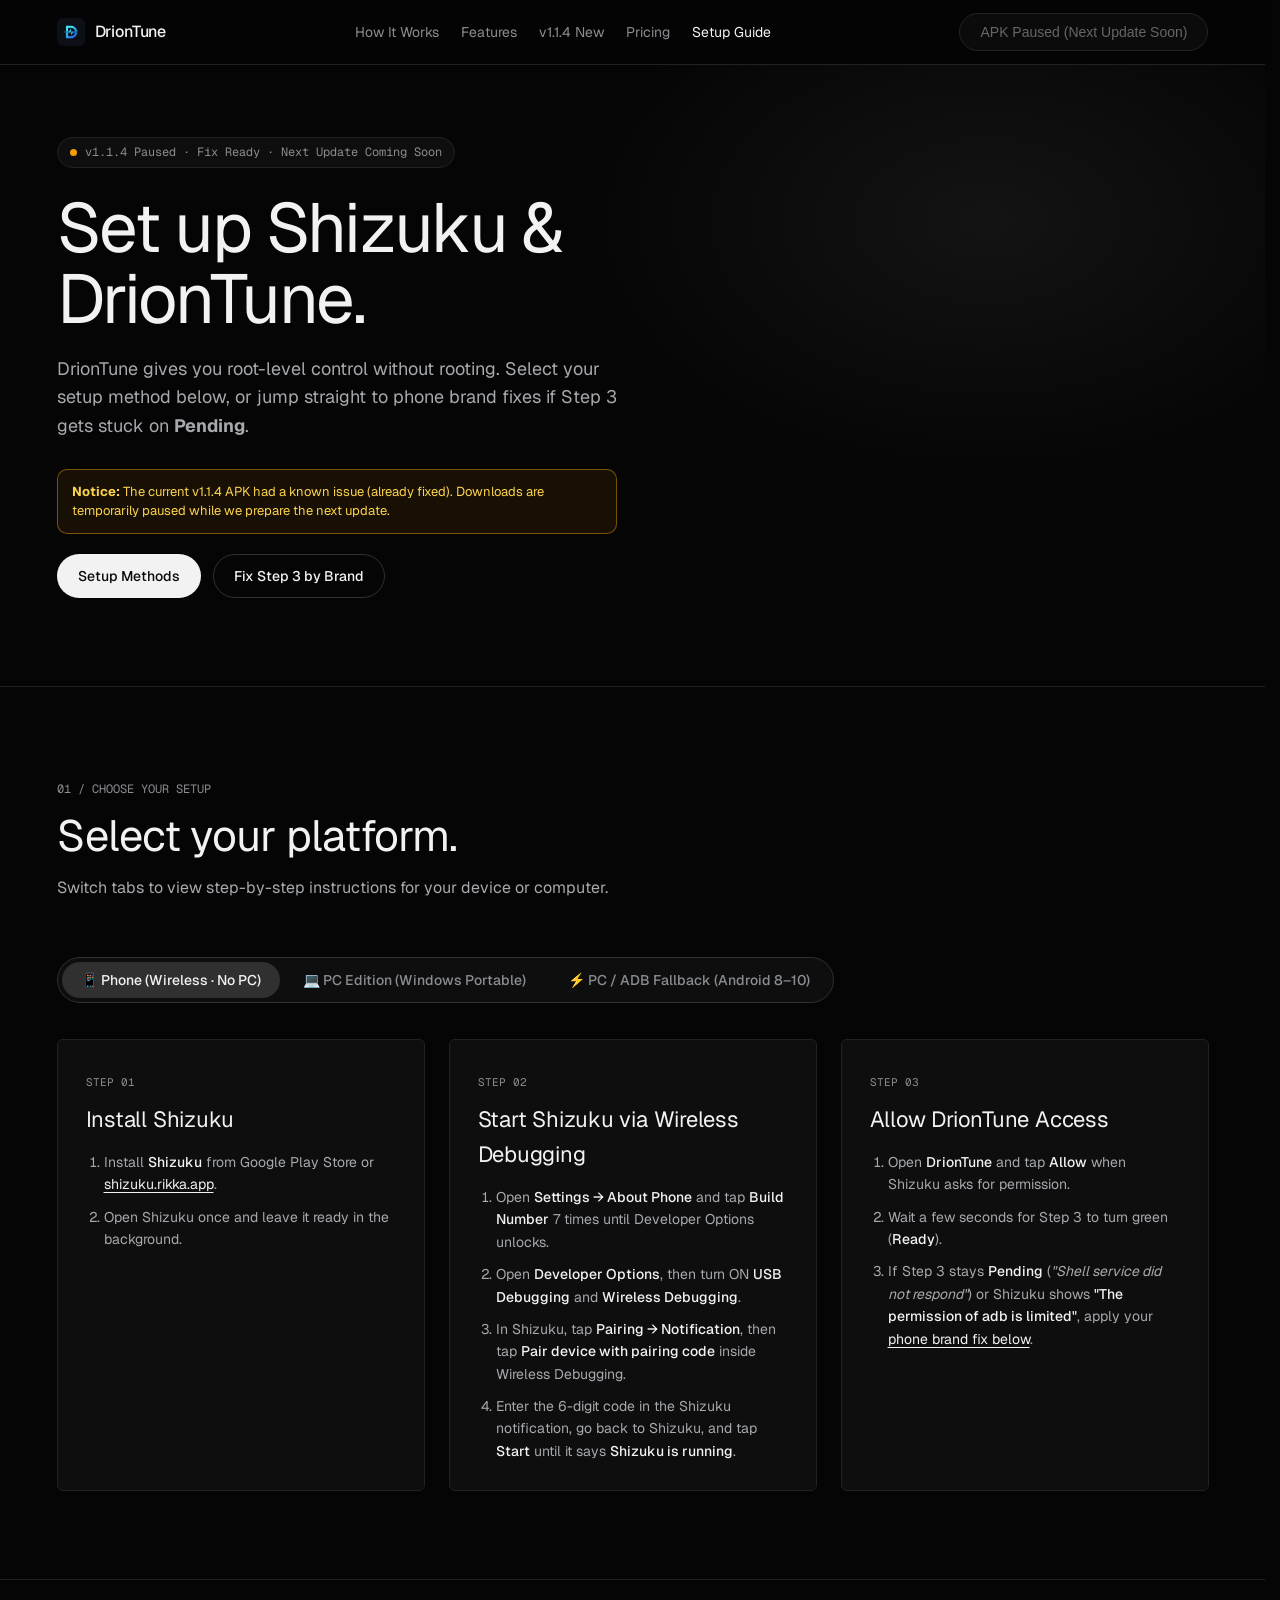
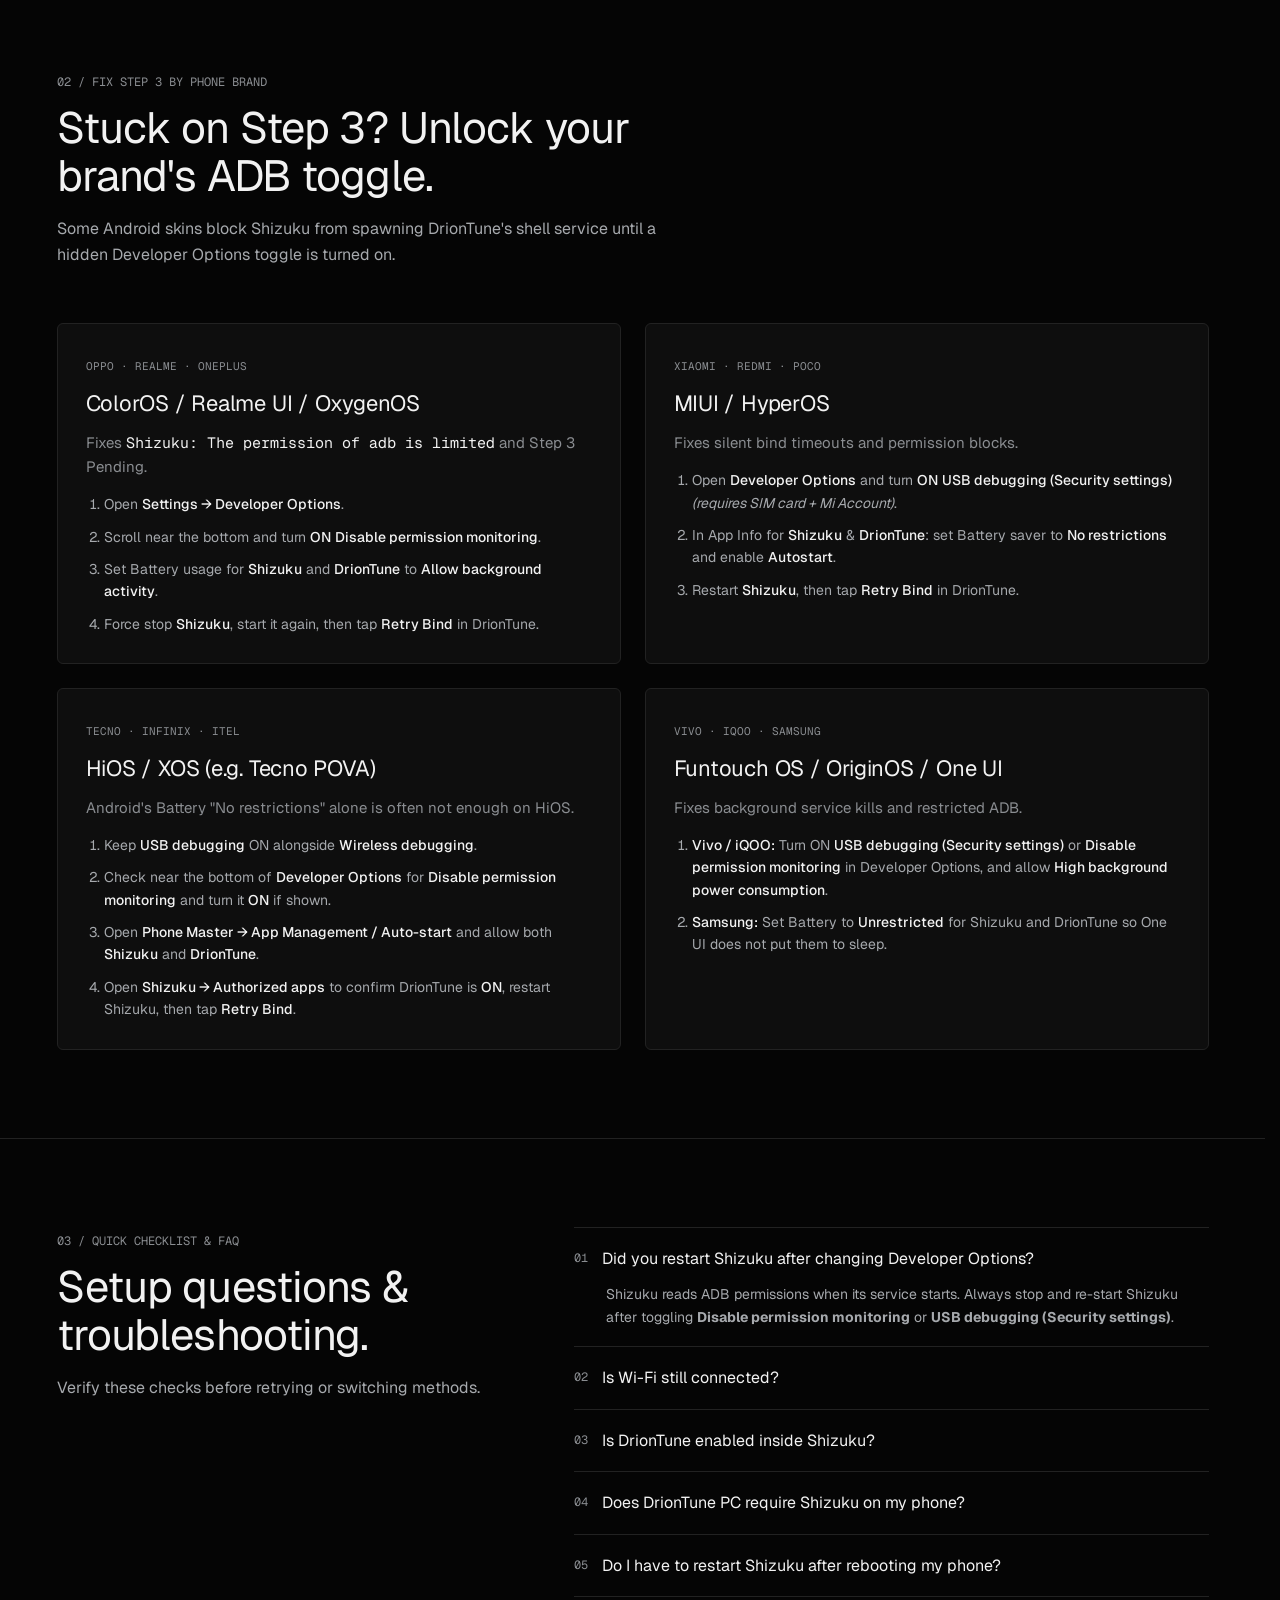
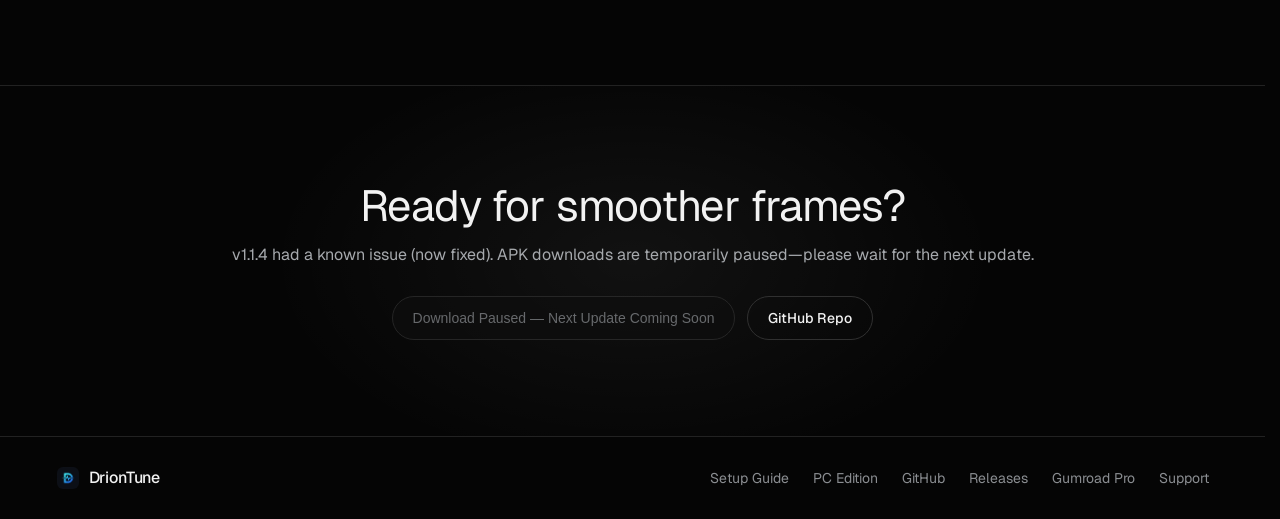
==== commit 3ac98f6f: "Pause v1.1.4 APK download during update" ====
--- a/docs/guide.html
+++ b/docs/guide.html
@@ -5,6 +5,7 @@
   <meta name="viewport" content="width=device-width, initial-scale=1" />
   <title>Setup Guide &amp; Step 3 Fix — DrionTune</title>
   <meta name="description" content="Step-by-step setup guide for DrionTune on Android (Shizuku) and Windows PC, plus fixes for Step 3 Pending on Realme, OPPO, Xiaomi, Tecno POVA, and Vivo." />
+  <link rel="canonical" href="https://gwenz2.github.io/DrionTune/guide.html" />
   <link rel="icon" href="assets/icon.png" type="image/png" />
   <link rel="preconnect" href="https://fonts.googleapis.com" />
   <link rel="preconnect" href="https://fonts.gstatic.com" crossorigin />
@@ -25,7 +26,7 @@
         <a href="index.html#pricing">Pricing</a>
         <a href="guide.html" aria-current="page">Setup Guide</a>
       </nav>
-      <a class="btn btn-primary" href="https://github.com/gwenz2/DrionTune/releases/latest/download/DrionTune-v1.1.4.apk">Download Free APK</a>
+      <button type="button" class="btn btn-disabled" disabled aria-disabled="true">APK Paused (Next Update Soon)</button>
     </div>
   </header>
 
@@ -34,12 +35,15 @@
       <div class="container">
         <div class="guide-hero-copy">
           <div class="status-pill">
-            <span class="live-dot" aria-hidden="true"></span>
-            <span>v1.1.4 · Setup Guide · No Root</span>
+            <span class="live-dot warn" aria-hidden="true"></span>
+            <span>v1.1.4 Paused · Fix Ready · Next Update Coming Soon</span>
           </div>
           <h1>Set up Shizuku &amp; DrionTune.</h1>
           <p class="lead">
             DrionTune gives you root-level control without rooting. Select your setup method below, or jump straight to phone brand fixes if Step 3 gets stuck on <strong>Pending</strong>.
+          </p>
+          <p class="update-notice" role="status">
+            <strong>Notice:</strong> The current v1.1.4 APK had a known issue (already fixed). Downloads are temporarily paused while we prepare the next update.
           </p>
           <div class="actions">
             <a class="btn btn-primary" href="#setup-methods">Setup Methods</a>
@@ -271,9 +275,9 @@
     <section class="closing">
       <div class="container closing-box">
         <h2>Ready for smoother frames?</h2>
-        <p>Install DrionTune v1.1.4 and pair Shizuku in under two minutes.</p>
+        <p>v1.1.4 had a known issue (now fixed). APK downloads are temporarily paused—please wait for the next update.</p>
         <div class="actions center">
-          <a class="btn btn-primary" href="https://github.com/gwenz2/DrionTune/releases/latest/download/DrionTune-v1.1.4.apk">Download Free APK (v1.1.4)</a>
+          <button type="button" class="btn btn-disabled" disabled aria-disabled="true">Download Paused — Next Update Coming Soon</button>
           <a class="btn btn-secondary" href="https://github.com/gwenz2/DrionTune" target="_blank" rel="noopener">GitHub Repo</a>
         </div>
       </div>
--- a/docs/styles.css
+++ b/docs/styles.css
@@ -107,6 +107,15 @@
   border-color: var(--dp-color-hairline-2);
 }
 .btn-secondary:hover { border-color: var(--dp-color-bright); }
+.btn-disabled,
+.btn:disabled {
+  background: var(--dp-color-panel);
+  color: var(--dp-color-meta);
+  border-color: var(--dp-color-hairline-2);
+  cursor: not-allowed;
+  pointer-events: none;
+  opacity: 0.72;
+}
 .btn.full { width: 100%; }
 
 /* Hero */
@@ -140,6 +149,18 @@
   border-radius: 50%;
   background: var(--dp-color-live);
   display: inline-block;
+}
+.live-dot.warn { background: #f59e0b; }
+.update-notice {
+  max-width: 560px;
+  margin: 0 0 20px;
+  padding: 12px 14px;
+  border-radius: 10px;
+  border: 1px solid rgba(245, 158, 11, 0.45);
+  background: rgba(245, 158, 11, 0.08);
+  color: #fcd34d;
+  font-size: 13px;
+  line-height: 1.5;
 }
 h1 {
   margin: 0 0 20px;
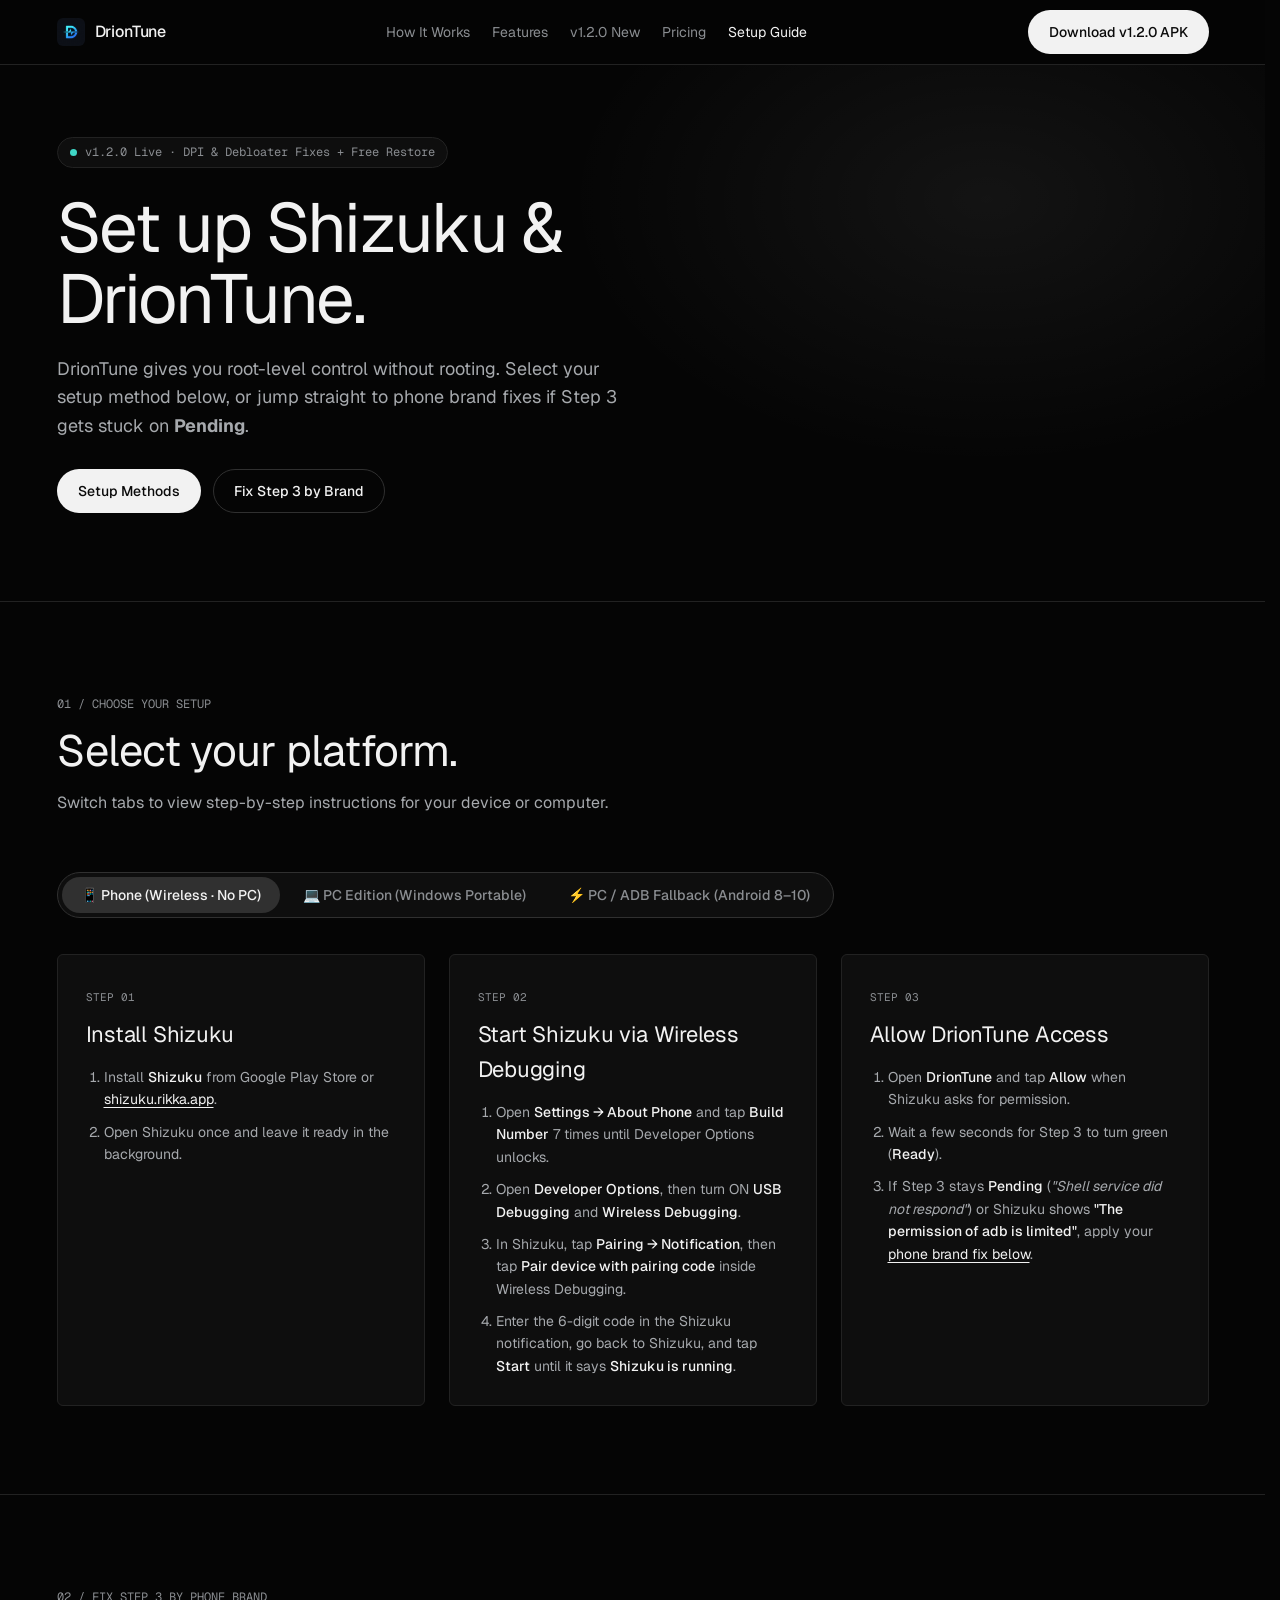
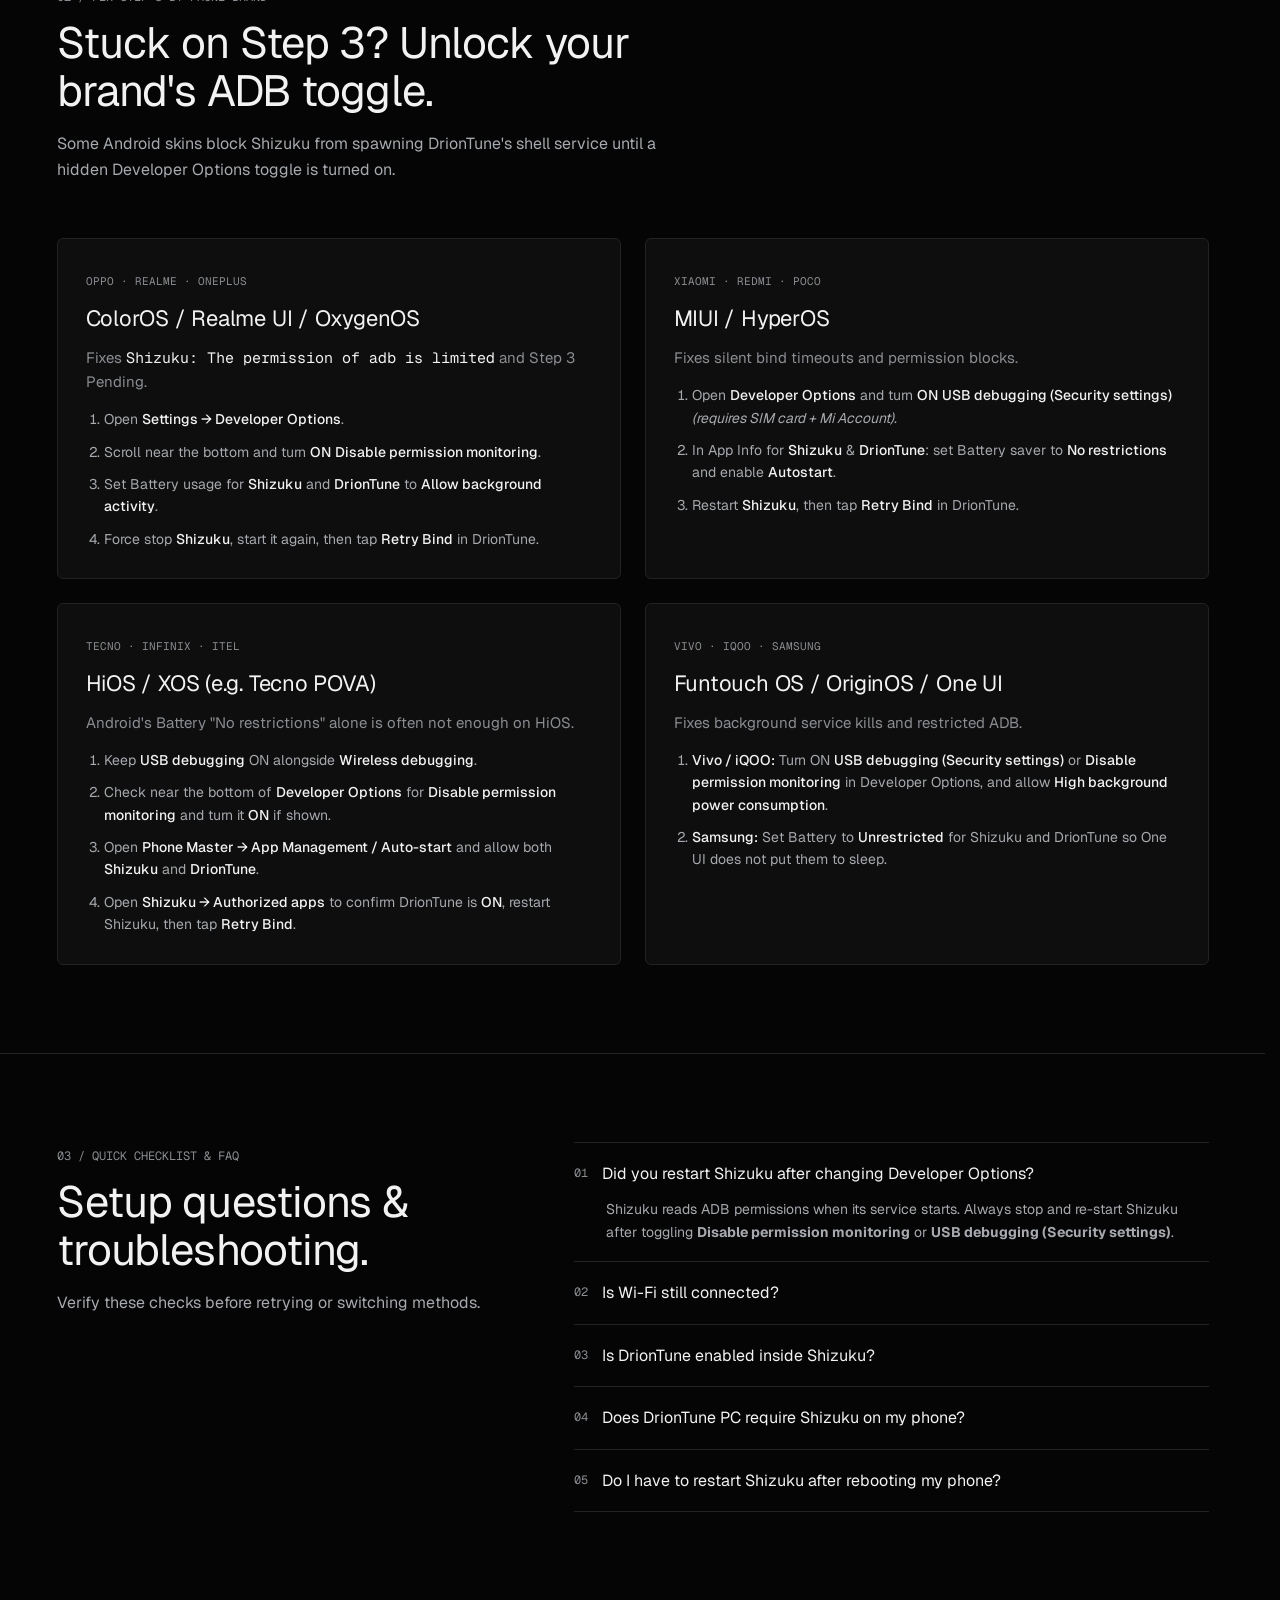
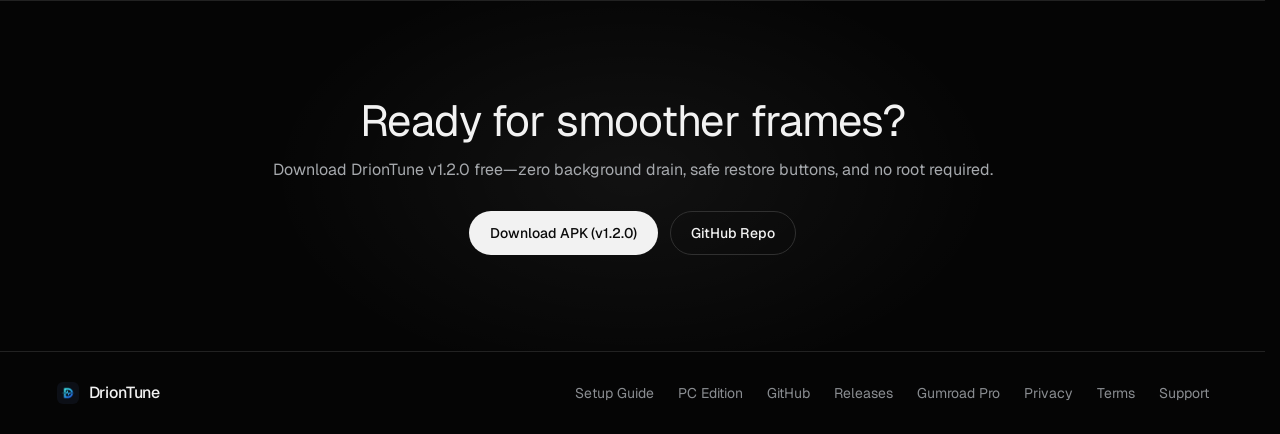
==== commit b44c4eb9: "release: update landing page, feed, and version.json for v1.2.0" ====
--- a/docs/guide.html
+++ b/docs/guide.html
@@ -22,11 +22,11 @@
       <nav class="nav-links" aria-label="Primary">
         <a href="index.html#how-it-works">How It Works</a>
         <a href="index.html#features">Features</a>
-        <a href="index.html#whats-new">v1.1.4 New</a>
+        <a href="index.html#whats-new">v1.2.0 New</a>
         <a href="index.html#pricing">Pricing</a>
         <a href="guide.html" aria-current="page">Setup Guide</a>
       </nav>
-      <button type="button" class="btn btn-disabled" disabled aria-disabled="true">APK Paused (Next Update Soon)</button>
+      <a class="btn btn-primary" href="https://github.com/gwenz2/DrionTune/releases/latest/download/DrionTune-v1.2.0.apk">Download v1.2.0 APK</a>
     </div>
   </header>
 
@@ -35,15 +35,12 @@
       <div class="container">
         <div class="guide-hero-copy">
           <div class="status-pill">
-            <span class="live-dot warn" aria-hidden="true"></span>
-            <span>v1.1.4 Paused · Fix Ready · Next Update Coming Soon</span>
+            <span class="live-dot" aria-hidden="true"></span>
+            <span>v1.2.0 Live · DPI &amp; Debloater Fixes + Free Restore</span>
           </div>
           <h1>Set up Shizuku &amp; DrionTune.</h1>
           <p class="lead">
             DrionTune gives you root-level control without rooting. Select your setup method below, or jump straight to phone brand fixes if Step 3 gets stuck on <strong>Pending</strong>.
-          </p>
-          <p class="update-notice" role="status">
-            <strong>Notice:</strong> The current v1.1.4 APK had a known issue (already fixed). Downloads are temporarily paused while we prepare the next update.
           </p>
           <div class="actions">
             <a class="btn btn-primary" href="#setup-methods">Setup Methods</a>
@@ -275,9 +272,9 @@
     <section class="closing">
       <div class="container closing-box">
         <h2>Ready for smoother frames?</h2>
-        <p>v1.1.4 had a known issue (now fixed). APK downloads are temporarily paused—please wait for the next update.</p>
+        <p>Download DrionTune v1.2.0 free—zero background drain, safe restore buttons, and no root required.</p>
         <div class="actions center">
-          <button type="button" class="btn btn-disabled" disabled aria-disabled="true">Download Paused — Next Update Coming Soon</button>
+          <a class="btn btn-primary" href="https://github.com/gwenz2/DrionTune/releases/latest/download/DrionTune-v1.2.0.apk">Download APK (v1.2.0)</a>
           <a class="btn btn-secondary" href="https://github.com/gwenz2/DrionTune" target="_blank" rel="noopener">GitHub Repo</a>
         </div>
       </div>
@@ -296,7 +293,9 @@
         <a href="https://github.com/gwenz2/DrionTune" target="_blank" rel="noopener">GitHub</a>
         <a href="https://github.com/gwenz2/DrionTune/releases" target="_blank" rel="noopener">Releases</a>
         <a href="https://gwennydev.gumroad.com/l/driontune-pro" target="_blank" rel="noopener">Gumroad Pro</a>
-        <a href="mailto:gwenny252@gmail.com">Support</a>
+        <a href="privacy.html">Privacy</a>
+        <a href="terms.html">Terms</a>
+        <a href="mailto:balajedriondev@gmail.com">Support</a>
       </div>
     </div>
   </footer>
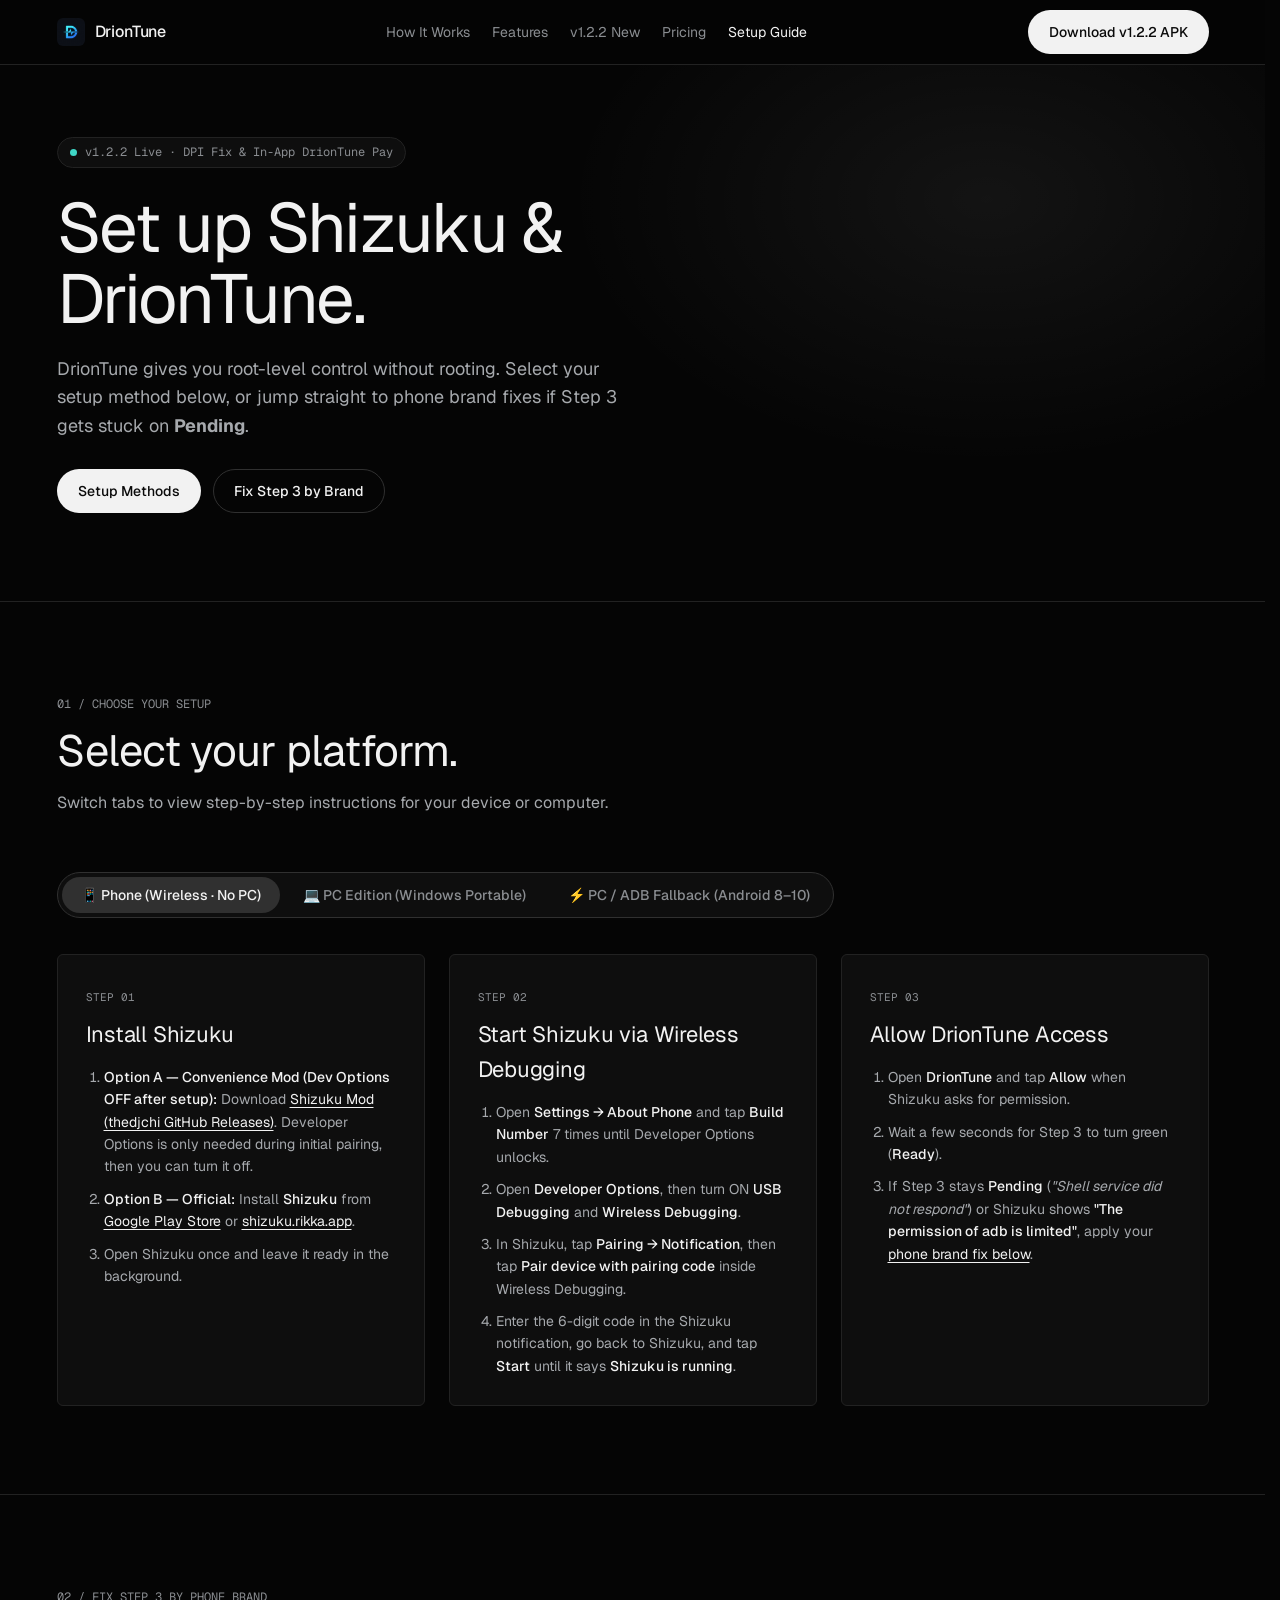
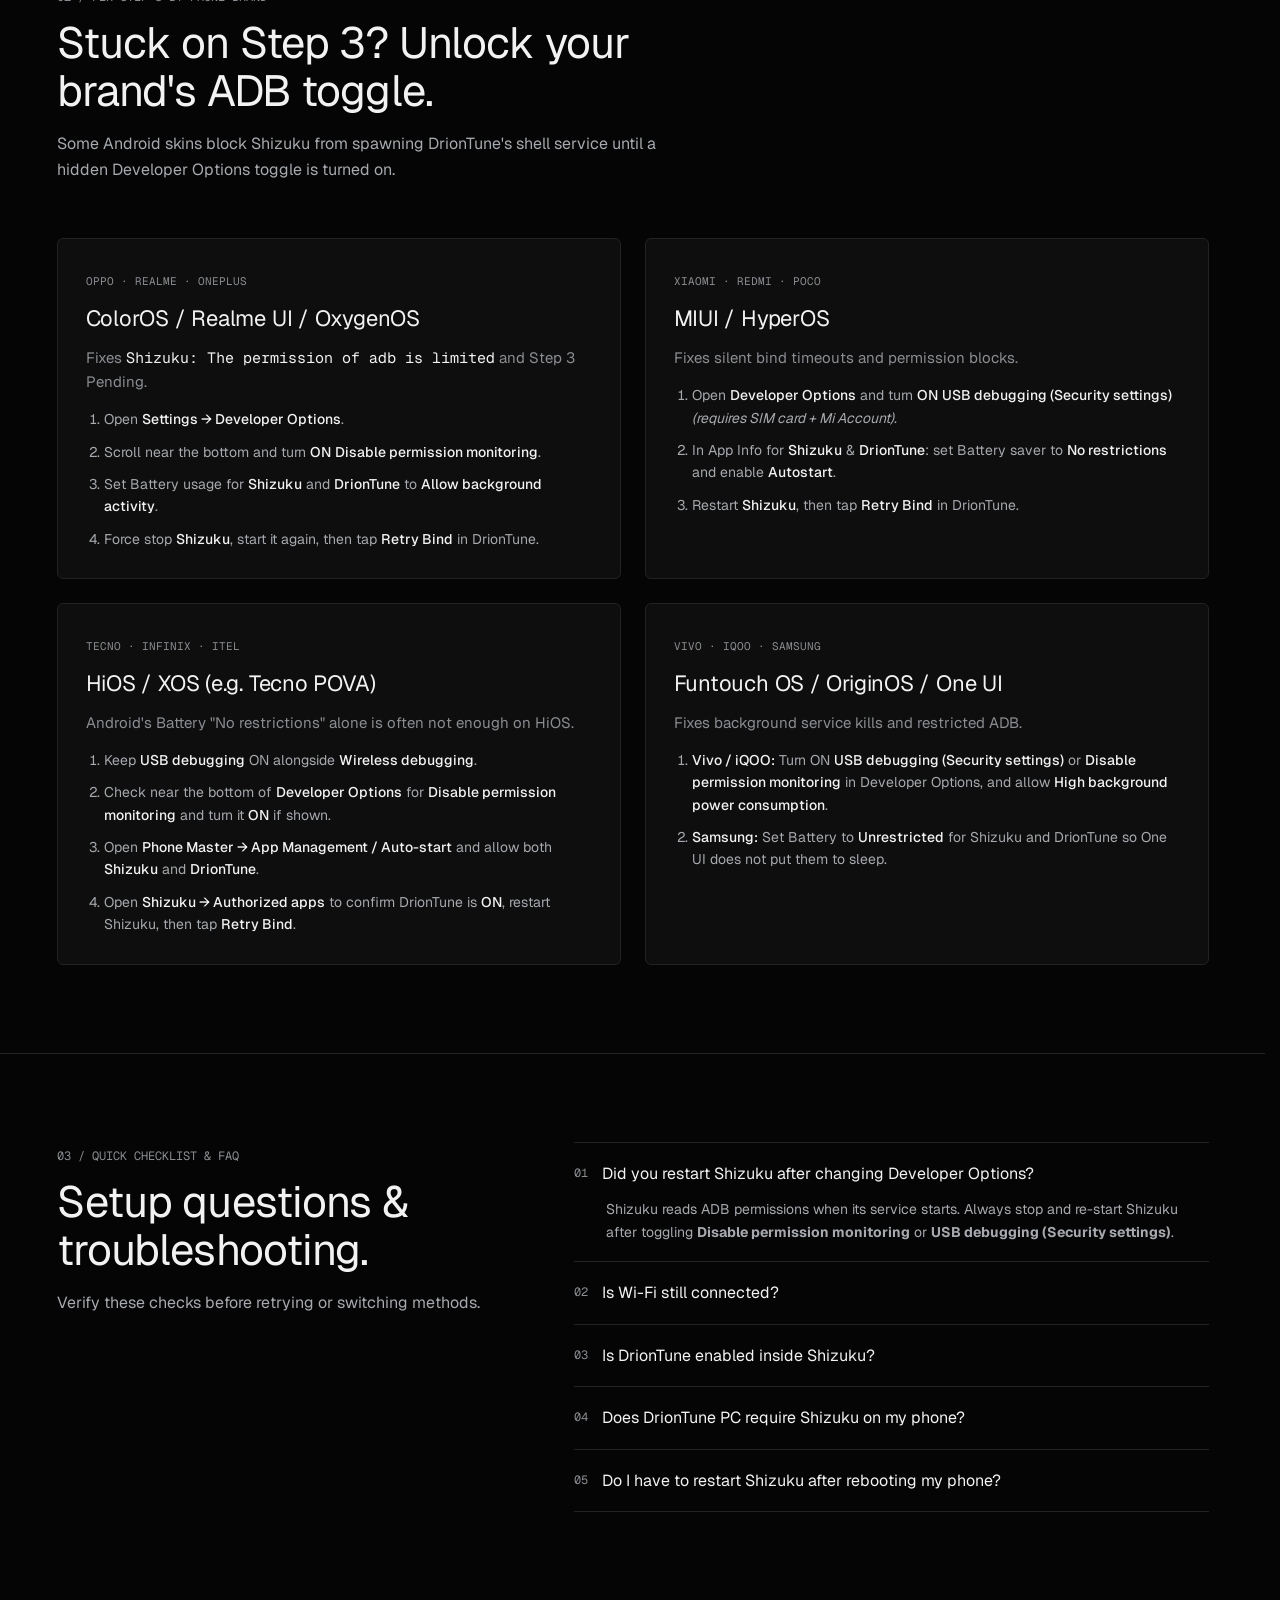
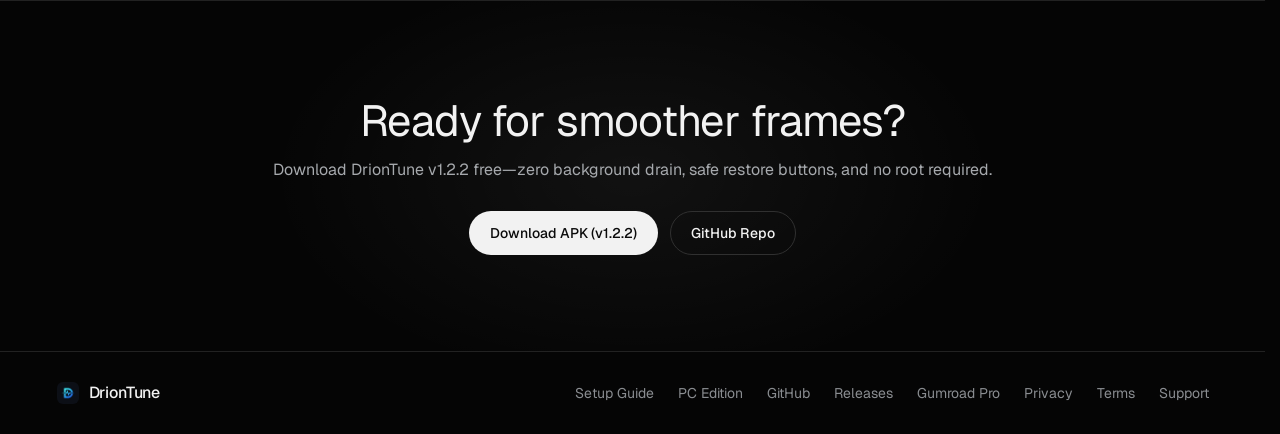
==== commit f2c8d936: "release: sync v1.2.2 landing, Shizuku mod APK, and version.json sha256" ====
--- a/docs/guide.html
+++ b/docs/guide.html
@@ -22,11 +22,11 @@
       <nav class="nav-links" aria-label="Primary">
         <a href="index.html#how-it-works">How It Works</a>
         <a href="index.html#features">Features</a>
-        <a href="index.html#whats-new">v1.2.0 New</a>
+        <a href="index.html#whats-new">v1.2.2 New</a>
         <a href="index.html#pricing">Pricing</a>
         <a href="guide.html" aria-current="page">Setup Guide</a>
       </nav>
-      <a class="btn btn-primary" href="https://github.com/gwenz2/DrionTune/releases/latest/download/DrionTune-v1.2.0.apk">Download v1.2.0 APK</a>
+      <a class="btn btn-primary" href="https://github.com/gwenz2/DrionTune/releases/latest/download/DrionTune-v1.2.2.apk">Download v1.2.2 APK</a>
     </div>
   </header>
 
@@ -36,7 +36,7 @@
         <div class="guide-hero-copy">
           <div class="status-pill">
             <span class="live-dot" aria-hidden="true"></span>
-            <span>v1.2.0 Live · DPI &amp; Debloater Fixes + Free Restore</span>
+            <span>v1.2.2 Live · DPI Fix &amp; In-App DrionTune Pay</span>
           </div>
           <h1>Set up Shizuku &amp; DrionTune.</h1>
           <p class="lead">
@@ -74,7 +74,8 @@
               <span class="mono-tag">STEP 01</span>
               <h3>Install Shizuku</h3>
               <ol class="step-list">
-                <li>Install <strong>Shizuku</strong> from Google Play Store or <a class="inline-link" href="https://shizuku.rikka.app/download/" target="_blank" rel="noopener">shizuku.rikka.app</a>.</li>
+                <li><strong>Option A — Convenience Mod (Dev Options OFF after setup):</strong> Download <a class="inline-link" href="https://github.com/thedjchi/Shizuku/releases" target="_blank" rel="noopener">Shizuku Mod (thedjchi GitHub Releases)</a>. Developer Options is only needed during initial pairing, then you can turn it off.</li>
+                <li><strong>Option B — Official:</strong> Install <strong>Shizuku</strong> from <a class="inline-link" href="https://play.google.com/store/apps/details?id=moe.shizuku.privileged.api" target="_blank" rel="noopener">Google Play Store</a> or <a class="inline-link" href="https://shizuku.rikka.app/download/" target="_blank" rel="noopener">shizuku.rikka.app</a>.</li>
                 <li>Open Shizuku once and leave it ready in the background.</li>
               </ol>
             </article>
@@ -272,9 +273,9 @@
     <section class="closing">
       <div class="container closing-box">
         <h2>Ready for smoother frames?</h2>
-        <p>Download DrionTune v1.2.0 free—zero background drain, safe restore buttons, and no root required.</p>
+        <p>Download DrionTune v1.2.2 free—zero background drain, safe restore buttons, and no root required.</p>
         <div class="actions center">
-          <a class="btn btn-primary" href="https://github.com/gwenz2/DrionTune/releases/latest/download/DrionTune-v1.2.0.apk">Download APK (v1.2.0)</a>
+          <a class="btn btn-primary" href="https://github.com/gwenz2/DrionTune/releases/latest/download/DrionTune-v1.2.2.apk">Download APK (v1.2.2)</a>
           <a class="btn btn-secondary" href="https://github.com/gwenz2/DrionTune" target="_blank" rel="noopener">GitHub Repo</a>
         </div>
       </div>
--- a/docs/styles.css
+++ b/docs/styles.css
@@ -778,3 +778,56 @@
   .guide-tabs { width: 100%; border-radius: var(--dp-radius-panel); }
   .guide-tab-btn { width: 100%; text-align: center; border-radius: 4px; }
 }
+
+/* Card deck */
+.card-deck-bar {
+  display: flex;
+  align-items: center;
+  justify-content: space-between;
+  margin-bottom: 10px;
+}
+.card-deck-nav {
+  display: flex;
+  gap: 8px;
+}
+.deck-btn {
+  background: var(--dp-color-panel);
+  color: var(--dp-color-bright);
+  border: 1px solid var(--dp-color-hairline-2);
+  border-radius: var(--dp-radius-pill);
+  min-height: 40px;
+  padding: 8px 14px;
+  font-size: 13px;
+  font-family: var(--dp-typography-mono);
+  cursor: pointer;
+}
+.deck-btn:hover {
+  border-color: var(--dp-color-live);
+}
+.deck-card {
+  display: none;
+}
+.deck-card.is-active {
+  display: block;
+}
+
+.proof-shot img {
+  max-height: 180px;
+  width: auto;
+  object-fit: contain;
+}
+
+@media (max-width: 640px) {
+  #feedback .grid-2x2 {
+    display: flex;
+    overflow-x: auto;
+    scroll-snap-type: x mandatory;
+    gap: 14px;
+    padding-bottom: 8px;
+    -webkit-overflow-scrolling: touch;
+  }
+  #feedback .proof-card {
+    flex: 0 0 85%;
+    scroll-snap-align: start;
+  }
+}
